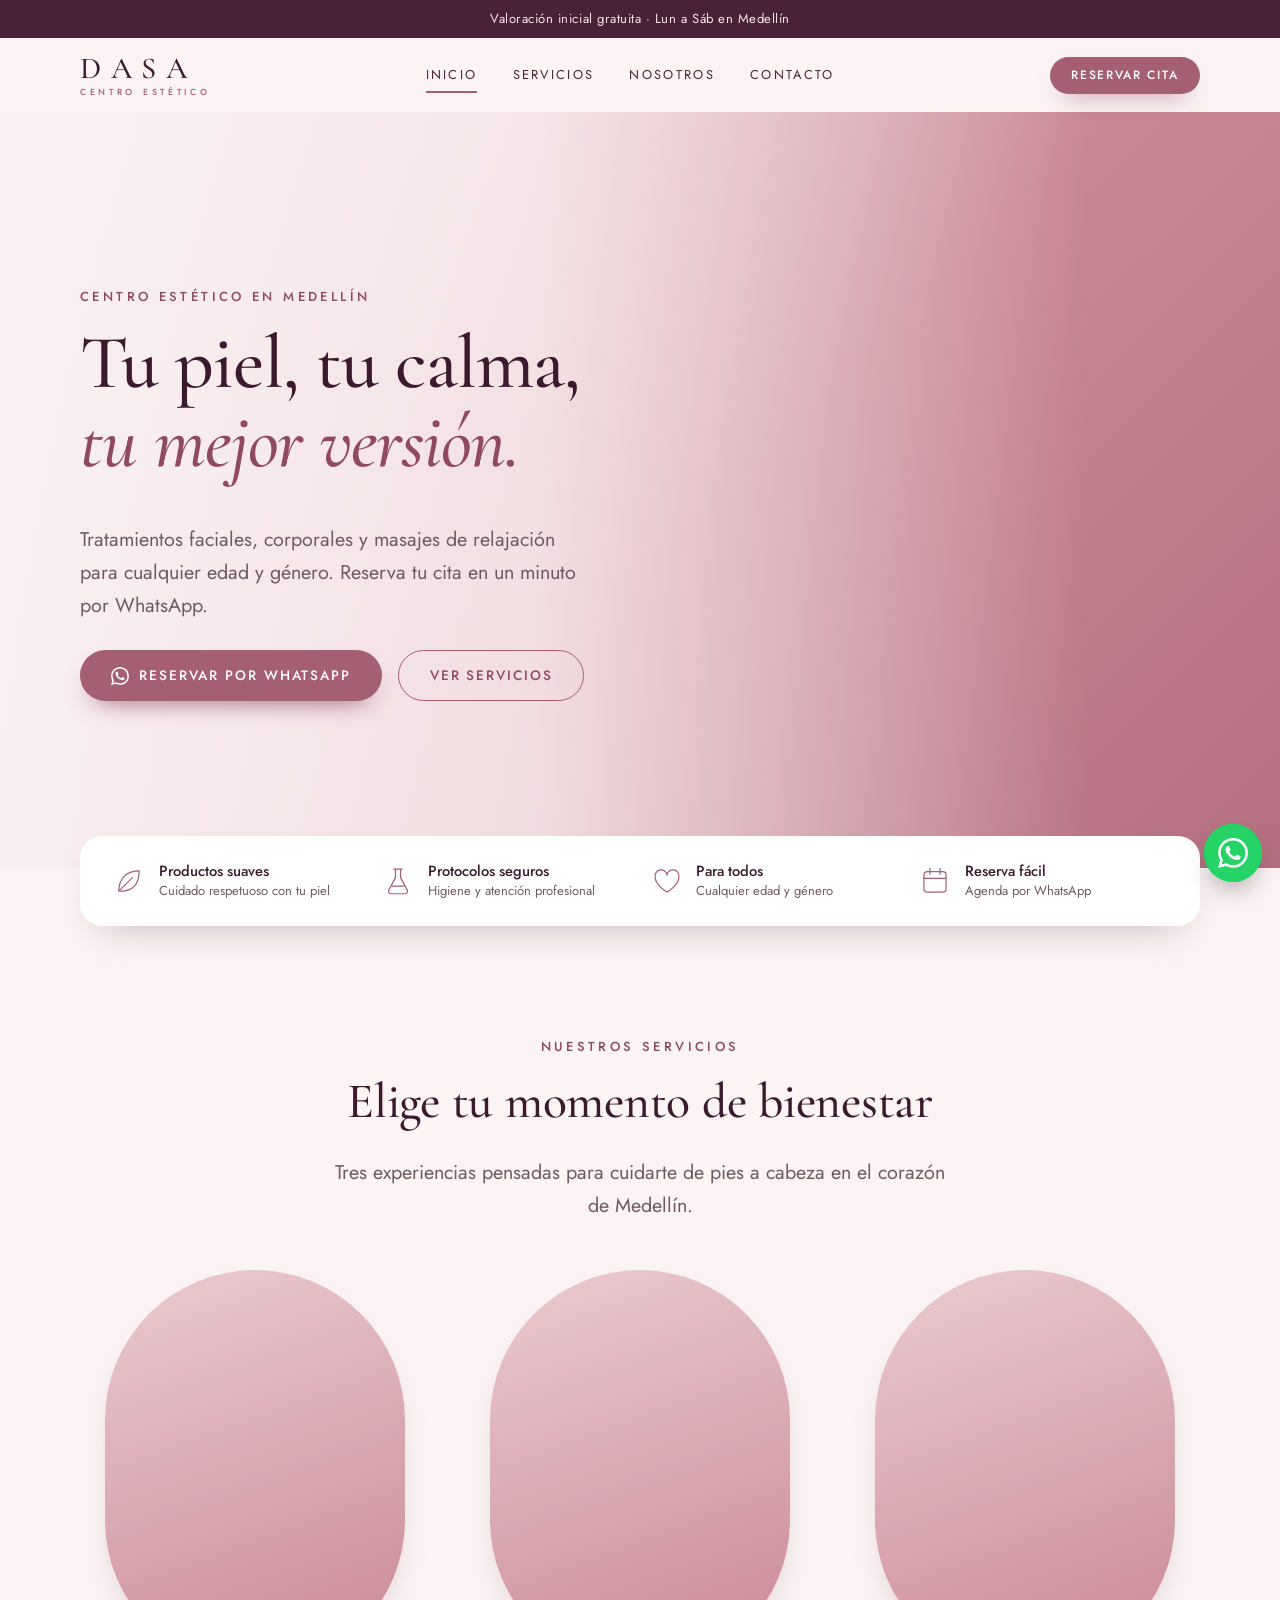
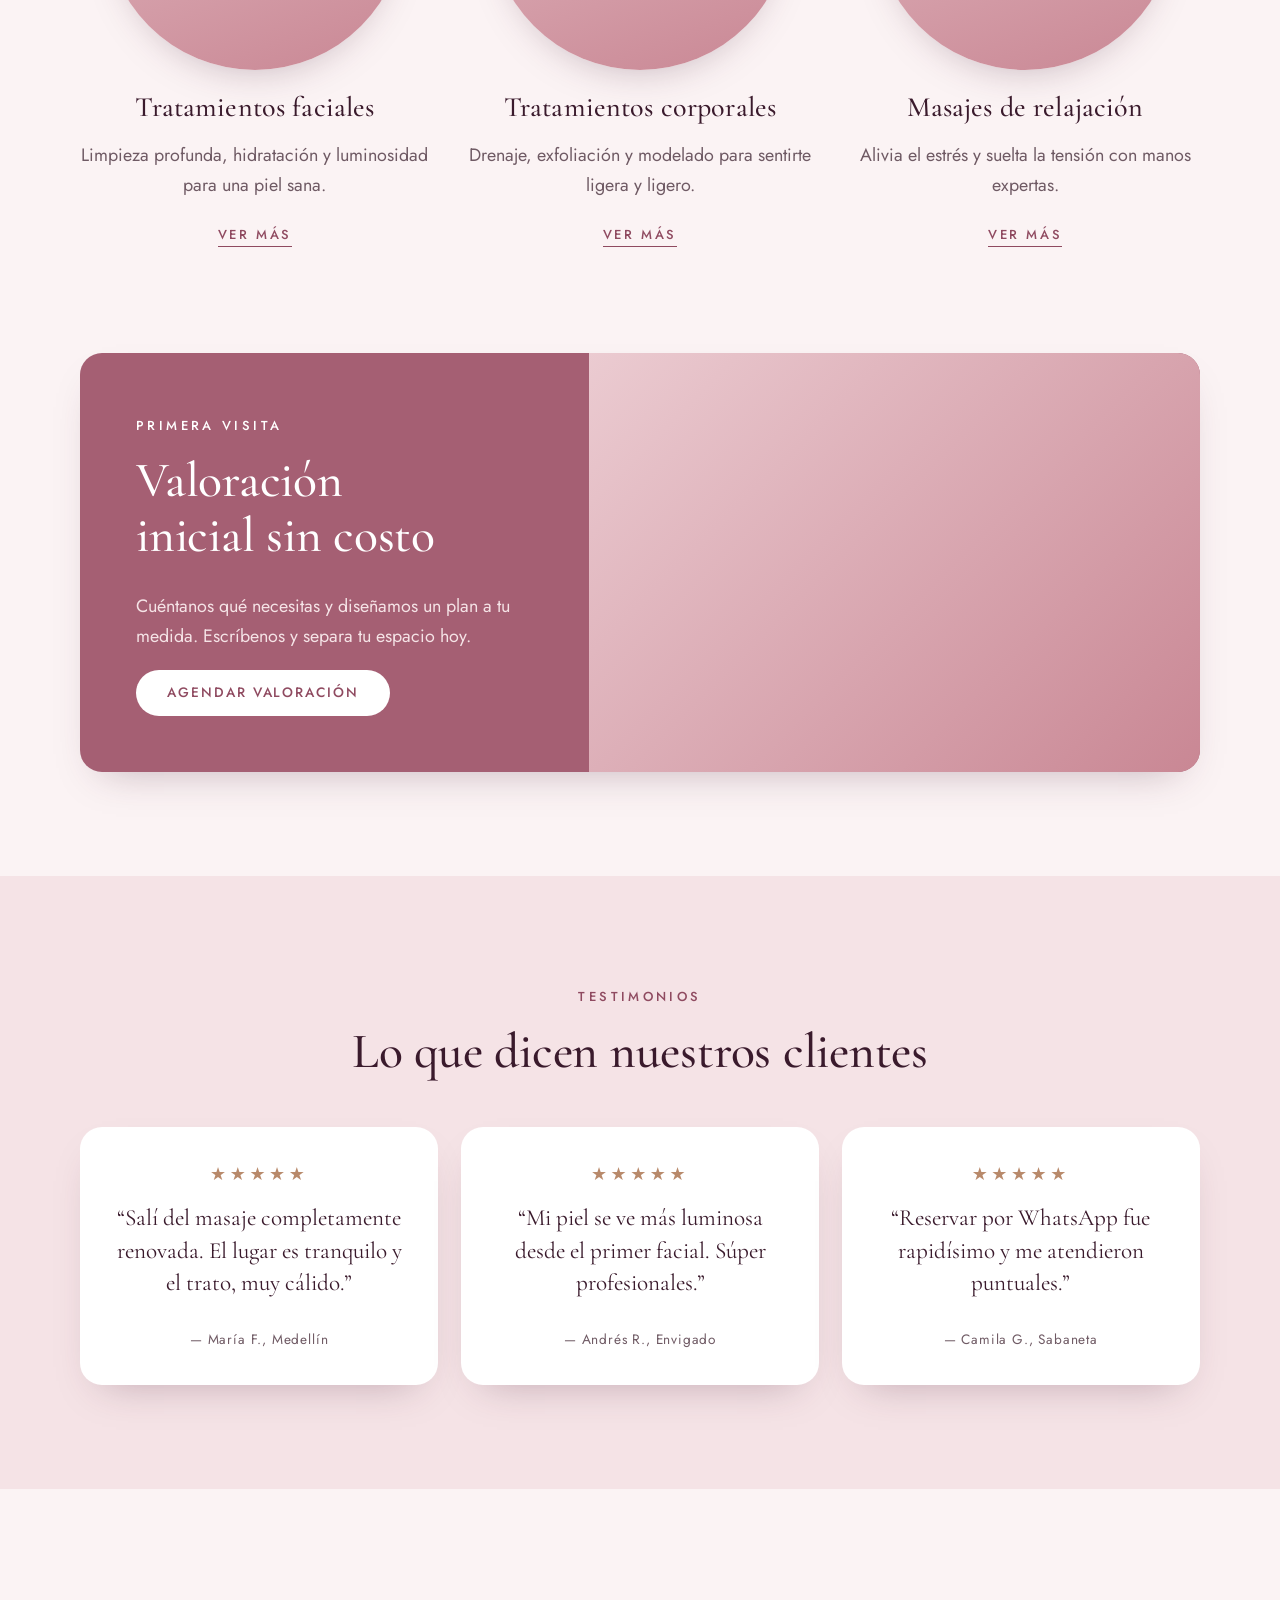
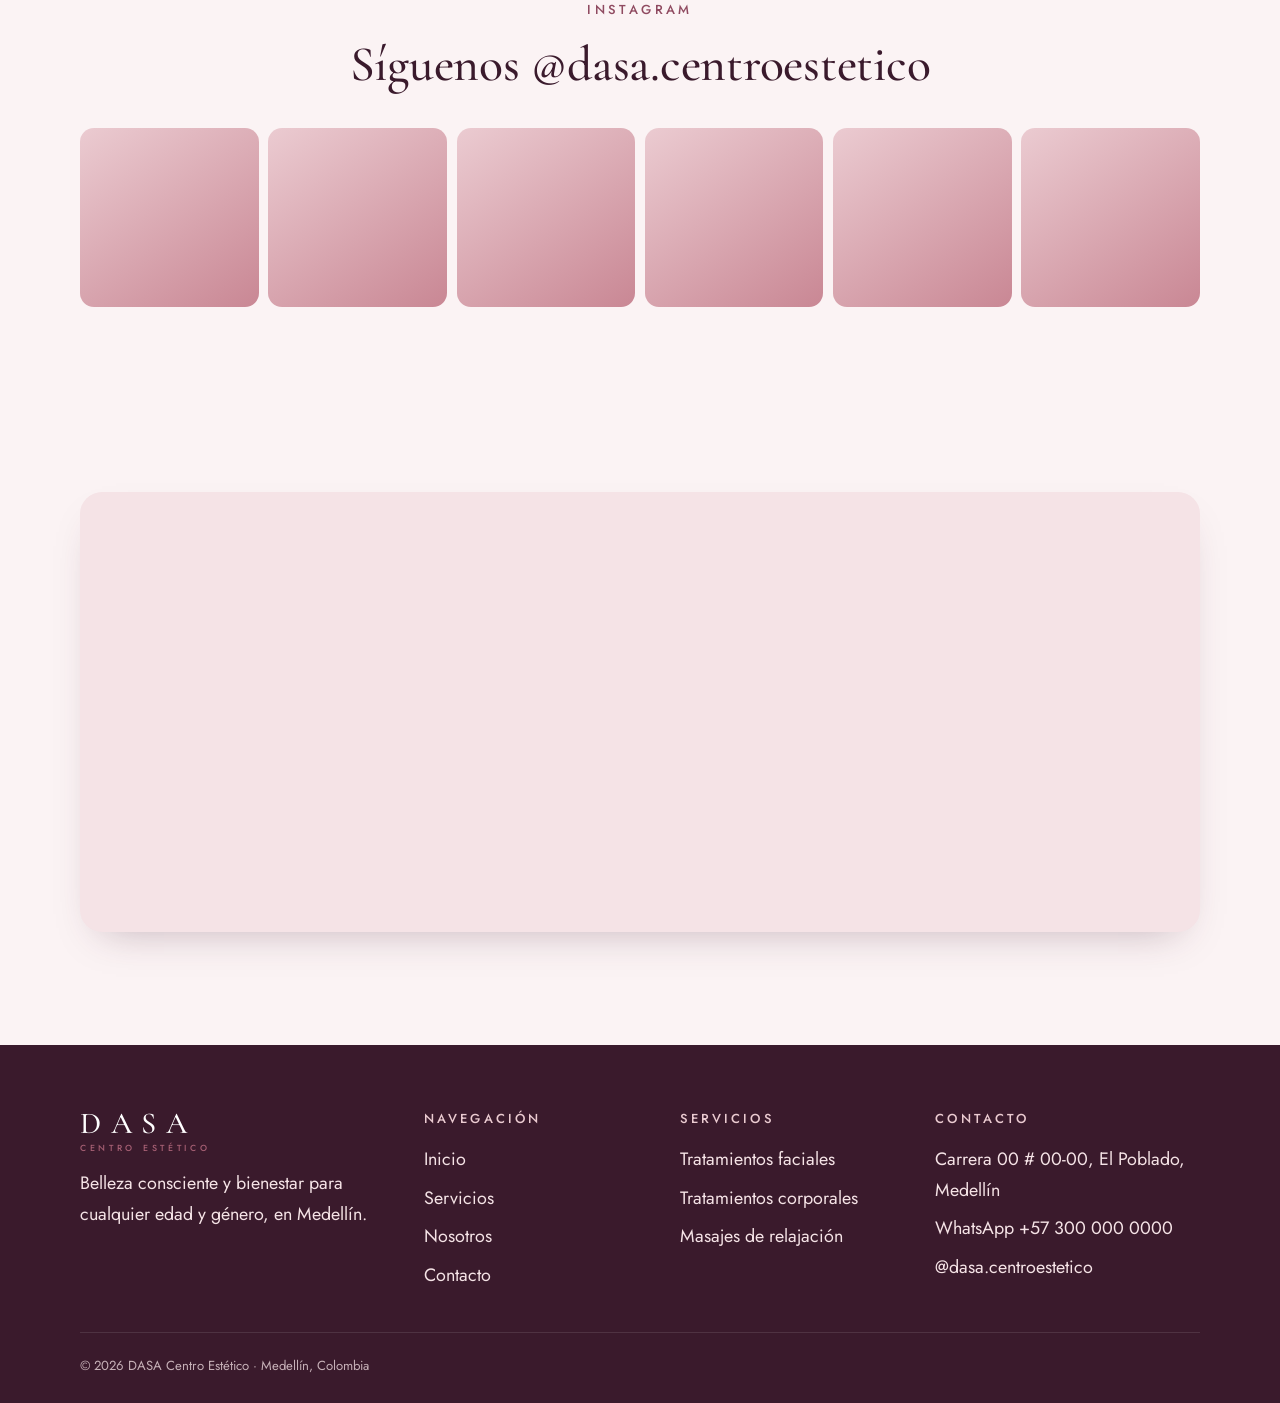
==== index.html @ 7bca8070 "Add files via upload" ====
<!DOCTYPE html>
<html lang="es-CO">
<head>
<meta charset="utf-8">
<meta name="viewport" content="width=device-width,initial-scale=1">
<title>DASA Centro Estético en Medellín | Faciales, corporales y masajes</title>
<meta name="description" content="Centro estético en Medellín: tratamientos faciales, tratamientos corporales y masajes de relajación para todas las edades. Reserva tu cita por WhatsApp.">
<meta name="robots" content="index,follow">
<link rel="canonical" href="https://www.dasa-ejemplo.com.co/"><!-- REEMPLAZAR: dominio real -->
<meta property="og:type" content="website">
<meta property="og:locale" content="es_CO">
<meta property="og:site_name" content="DASA Centro Estético">
<meta property="og:title" content="DASA Centro Estético en Medellín | Faciales, corporales y masajes">
<meta property="og:description" content="Centro estético en Medellín: tratamientos faciales, tratamientos corporales y masajes de relajación para todas las edades. Reserva tu cita por WhatsApp.">
<meta property="og:url" content="https://www.dasa-ejemplo.com.co/"><!-- REEMPLAZAR: dominio real -->
<meta property="og:image" content="https://www.dasa-ejemplo.com.co/images/og-image.jpg"><!-- REEMPLAZAR: imagen 1200x630 -->
<meta name="theme-color" content="#a55f73">
<link rel="icon" href="images/favicon.svg" type="image/svg+xml">
<link rel="preconnect" href="https://fonts.googleapis.com">
<link rel="preconnect" href="https://fonts.gstatic.com" crossorigin>
<link rel="stylesheet" href="https://fonts.googleapis.com/css2?family=Cormorant+Garamond:ital,wght@0,500;1,500&family=Jost:wght@400;500&display=swap">
<style>
/* DASA Centro Estético · estilos globales (mobile-first) */
:root{
  --rose-50:#fbf3f4; --rose-100:#f5e3e6; --rose-200:#ebcbd1; --rose-400:#c98794;
  --mauve-500:#a55f73; --mauve-600:#8f4a60; --plum-800:#4a2238; --plum-900:#3a1a2c;
  --ink:#2f1d27; --muted:#6f5a64; --white:#fff; --gold:#b8896a;
  --radius:22px; --shadow:0 18px 40px -22px rgba(74,34,56,.35);
  --serif:"Cormorant Garamond",Georgia,serif; --sans:"Jost",system-ui,-apple-system,"Segoe UI",sans-serif;
  --ease:cubic-bezier(.22,.7,.2,1);
  /* Escala tipográfica fluida */
  --fs-body:clamp(1rem,.96rem + .2vw,1.125rem);   /* 16–18px */
  --fs-lead:clamp(1.0625rem,1rem + .3vw,1.25rem);
  --fs-eyebrow:.8125rem;                           /* 13px, mayúsculas */
  --fs-h1:clamp(2.5rem,1.5rem + 4.8vw,4.75rem);
  --fs-h2:clamp(1.9rem,1.35rem + 2.5vw,3.1rem);
  --fs-h3:clamp(1.4rem,1.2rem + .8vw,1.75rem);
}
*,*::before,*::after{box-sizing:border-box}
html{scroll-behavior:smooth;-webkit-text-size-adjust:100%}
body{margin:0;font-family:var(--sans);color:var(--ink);background:var(--rose-50);line-height:1.7;font-size:var(--fs-body);font-weight:400;overflow-x:hidden;-webkit-font-smoothing:antialiased;font-synthesis:none;text-rendering:optimizeLegibility}
img{max-width:100%;display:block}
a{color:inherit;text-decoration:none}
h1,h2,h3{font-family:var(--serif);font-weight:500;margin:0 0 .55em;color:var(--plum-900);text-wrap:balance}
h1{font-size:var(--fs-h1);line-height:1.04;letter-spacing:-.012em}
h2{font-size:var(--fs-h2);line-height:1.12;letter-spacing:-.005em}
h3{font-size:var(--fs-h3);line-height:1.2;letter-spacing:.005em}
p{margin:0 0 1em}
.container{width:min(1120px,100% - 2.5rem);margin-inline:auto}
.section{padding:clamp(3.5rem,9vw,6.5rem) 0}
.eyebrow{display:inline-block;font:500 var(--fs-eyebrow)/1.4 var(--sans);letter-spacing:.26em;text-transform:uppercase;color:var(--mauve-600);margin-bottom:1.1rem}
.center{text-align:center}
.lead{color:var(--muted);font-size:var(--fs-lead);line-height:1.65;max-width:56ch;text-wrap:pretty}
.center .lead{margin-inline:auto}
.skip{position:absolute;left:-999px;top:0;background:var(--plum-800);color:#fff;padding:.6rem 1rem;z-index:100}
.skip:focus{left:0}
:focus-visible{outline:3px solid var(--mauve-500);outline-offset:3px;border-radius:6px}

/* Botones */
.btn{display:inline-flex;align-items:center;gap:.6rem;padding:.95rem 1.9rem;border-radius:999px;border:1.5px solid transparent;font:500 .85rem/1 var(--sans);letter-spacing:.14em;text-transform:uppercase;cursor:pointer;transition:transform .35s var(--ease),background .35s,color .35s,box-shadow .35s}
.btn-primary{background:var(--mauve-500);color:#fff;box-shadow:0 12px 26px -14px var(--mauve-600)}
.btn-primary:hover{background:var(--mauve-600);transform:translateY(-3px)}
.btn-ghost{border-color:var(--mauve-500);color:var(--mauve-600);background:transparent}
.btn-ghost:hover{background:var(--mauve-500);color:#fff;transform:translateY(-3px)}
.btn svg{width:18px;height:18px;fill:currentColor}

/* Barra superior + header */
.topbar{background:var(--plum-800);color:var(--rose-100);font-size:.82rem;text-align:center;padding:.5rem 1rem;letter-spacing:.04em}
.header{position:sticky;top:0;z-index:50;background:rgba(251,243,244,.9);backdrop-filter:blur(12px);-webkit-backdrop-filter:blur(12px);transition:box-shadow .35s}
.header.scrolled{box-shadow:0 8px 26px -18px rgba(74,34,56,.5)}
.header .container{display:flex;align-items:center;justify-content:space-between;height:74px;transition:height .35s var(--ease)}
.header.scrolled .container{height:62px}
.logo{font-family:var(--serif);font-weight:500;font-size:1.9rem;letter-spacing:.32em;color:var(--plum-900);line-height:1}
.logo small{display:block;font-family:var(--sans);font-size:.55rem;letter-spacing:.42em;color:var(--mauve-500);margin-top:.25rem;text-transform:uppercase}
.nav{display:none}
.nav a{font-size:.8rem;letter-spacing:.18em;text-transform:uppercase;padding:.4rem 0;position:relative;color:var(--plum-800)}
.nav a::after{content:"";position:absolute;left:0;bottom:0;height:1.5px;width:100%;background:var(--mauve-500);transform:scaleX(0);transform-origin:left;transition:transform .4s var(--ease)}
.nav a:hover::after,.nav a[aria-current="page"]::after{transform:scaleX(1)}
.menu-btn{background:none;border:0;width:44px;height:44px;cursor:pointer;display:grid;place-content:center;gap:6px}
.menu-btn span{display:block;width:24px;height:2px;background:var(--plum-800);transition:transform .35s var(--ease),opacity .25s}
.menu-open .menu-btn span:nth-child(1){transform:translateY(8px) rotate(45deg)}
.menu-open .menu-btn span:nth-child(2){opacity:0}
.menu-open .menu-btn span:nth-child(3){transform:translateY(-8px) rotate(-45deg)}
.header .btn{display:none}
@media (max-width:899px){
  .nav{display:flex;flex-direction:column;position:absolute;top:100%;left:0;right:0;background:var(--rose-50);padding:1rem 1.5rem 1.6rem;gap:.4rem;box-shadow:0 20px 30px -20px rgba(74,34,56,.4);opacity:0;visibility:hidden;transform:translateY(-8px);transition:opacity .3s,transform .3s var(--ease),visibility .3s}
  .menu-open .nav{opacity:1;visibility:visible;transform:none}
  .nav a{padding:.8rem 0;border-bottom:1px solid var(--rose-200)}
}
@media (min-width:900px){
  .menu-btn{display:none}
  .nav{display:flex;gap:2.2rem}
  .header .btn{display:inline-flex;padding:.7rem 1.3rem;font-size:.75rem}
}

/* Hero: imagen grande (images/hero.jpg) con degradado rosa/malva como respaldo */
.hero{position:relative;overflow:hidden;isolation:isolate;min-height:clamp(540px,84vh,800px);display:flex;align-items:center;background:linear-gradient(135deg,var(--rose-200) 0%,var(--rose-400) 55%,var(--mauve-500) 130%)}
.hero-bg{position:absolute;inset:0;width:100%;height:100%;object-fit:cover;object-position:70% center;z-index:-2;animation:settle 1.8s var(--ease) both}
@keyframes settle{from{transform:scale(1.05)}to{transform:none}}
/* Velo claro a la izquierda: garantiza contraste del texto con cualquier imagen */
.hero::before{content:"";position:absolute;inset:0;z-index:-1;background:linear-gradient(90deg,rgba(251,243,244,.95) 0%,rgba(251,243,244,.8) 42%,rgba(251,243,244,0) 85%)}
.hero .container{padding-block:clamp(3rem,8vw,5.5rem)}
.hero-copy{max-width:36rem}
.hero h1 em{font-style:italic;color:var(--mauve-600)}
.hero .actions{display:flex;flex-wrap:wrap;gap:1rem;margin-top:1.8rem}
@media (max-width:759px){.hero::before{background:linear-gradient(180deg,rgba(251,243,244,.92) 0%,rgba(251,243,244,.82) 100%)}}
.arch{position:relative;border-radius:999px 999px var(--radius) var(--radius);overflow:hidden;aspect-ratio:4/5;background:linear-gradient(155deg,var(--rose-200),var(--mauve-500) 130%);box-shadow:var(--shadow);max-width:460px;margin-inline:auto;width:100%}
.arch img{position:absolute;inset:0;width:100%;height:100%;object-fit:cover}
.blob{position:absolute;border-radius:50%;filter:blur(50px);opacity:.55;pointer-events:none;will-change:transform}
.blob.b1{width:320px;height:320px;background:var(--rose-200);top:-80px;right:-60px;animation:float 14s ease-in-out infinite}
.blob.b2{width:260px;height:260px;background:#e8bfc7;bottom:-90px;left:-70px;animation:float 18s ease-in-out infinite reverse}
@keyframes float{0%,100%{transform:translate3d(0,0,0)}50%{transform:translate3d(24px,-26px,0)}}

/* Franja de beneficios */
.benefits{margin-top:-2rem;position:relative;z-index:2}
.benefits ul{list-style:none;margin:0;padding:1.4rem;display:grid;grid-template-columns:1fr 1fr;gap:1.2rem;background:#fff;border-radius:var(--radius);box-shadow:var(--shadow)}
.benefits li{display:flex;gap:.8rem;align-items:center;font-size:.92rem;line-height:1.3}
.benefits svg{flex:none;width:34px;height:34px;stroke:var(--mauve-500);fill:none;stroke-width:1.4;stroke-linecap:round;stroke-linejoin:round}
.benefits strong{display:block;font-weight:500;color:var(--plum-900)}
.benefits span{color:var(--muted);font-size:.8125rem;line-height:1.4}
@media (min-width:860px){.benefits ul{grid-template-columns:repeat(4,1fr);padding:1.6rem 2rem}}

/* Categorías / servicios */
.cards{display:grid;gap:2.2rem;margin-top:3rem}
.card{text-align:center;display:block}
.card .oval{aspect-ratio:3/4;border-radius:999px;overflow:hidden;position:relative;background:linear-gradient(160deg,var(--rose-200),var(--rose-400));margin:0 auto 1.3rem;max-width:300px;box-shadow:var(--shadow);transition:transform .6s var(--ease),box-shadow .6s}
.card .oval img{position:absolute;inset:0;width:100%;height:100%;object-fit:cover;transition:transform 1s var(--ease)}
.card:hover .oval{transform:translateY(-8px)}
.card:hover .oval img{transform:scale(1.06)}
.card p{color:var(--muted);max-width:32ch;margin-inline:auto}
.link{font-size:var(--fs-eyebrow);font-weight:500;letter-spacing:.2em;text-transform:uppercase;color:var(--mauve-600);border-bottom:1.5px solid currentColor;padding-bottom:2px}
@media (min-width:760px){.cards{grid-template-columns:repeat(3,1fr)}}

/* Banner oferta / CTA */
.promo{display:grid;border-radius:var(--radius);overflow:hidden;background:var(--mauve-500);color:#fff;box-shadow:var(--shadow)}
.promo .txt{padding:clamp(2rem,6vw,3.5rem)}
.promo h2{color:#fff}
.promo .eyebrow{color:#fff}
.promo p{color:var(--rose-100)}
.promo .btn{background:#fff;color:var(--mauve-600)}
.promo .btn:hover{background:var(--rose-100)}
.promo .pic{min-height:260px;position:relative;background:linear-gradient(135deg,var(--rose-200),var(--rose-400))}
.promo .pic img{position:absolute;inset:0;width:100%;height:100%;object-fit:cover;object-position:center}
@media (min-width:820px){.promo{grid-template-columns:1fr 1.2fr}}

/* Nosotros / bloques de dos columnas */
.split{display:grid;gap:2.5rem;align-items:center}
.split .arch{max-width:420px}
@media (min-width:860px){.split{grid-template-columns:1fr 1fr;gap:4.5rem}.split.rev .arch{order:2}}
.checks{list-style:none;padding:0;margin:1.2rem 0 1.8rem;display:grid;gap:.7rem}
.checks li{padding-left:1.8rem;position:relative}
.checks li::before{content:"";position:absolute;left:0;top:.55em;width:.9rem;height:.9rem;border-radius:50%;background:var(--rose-200);border:3px solid var(--mauve-500)}
.values{display:grid;gap:1.4rem;margin-top:2.5rem}
.value{background:#fff;border-radius:var(--radius);padding:1.8rem;box-shadow:var(--shadow)}
.value h3{font-size:1.5rem}
.value p{color:var(--muted);margin:0}
@media (min-width:760px){.values{grid-template-columns:repeat(3,1fr)}}

/* Servicios detalle */
.svc{display:grid;gap:2rem;align-items:center;padding:clamp(2rem,6vw,3rem) 0;border-top:1px solid var(--rose-200)}
.svc:first-of-type{border-top:0}
.svc .arch{max-width:360px}
.tags{display:flex;flex-wrap:wrap;gap:.6rem;list-style:none;padding:0;margin:1rem 0 1.6rem}
.tags li{background:#fff;border:1px solid var(--rose-200);padding:.45rem 1rem;border-radius:999px;font-size:.88rem;color:var(--plum-800)}
@media (min-width:860px){.svc{grid-template-columns:.8fr 1.2fr;gap:4rem}.svc:nth-of-type(even){grid-template-columns:1.2fr .8fr}.svc:nth-of-type(even) .arch{order:2}}

/* Testimonios */
.testimonials{background:var(--rose-100)}
.quotes{display:grid;gap:1.4rem;margin-top:3rem}
.quote{background:#fff;padding:2rem;border-radius:var(--radius);box-shadow:var(--shadow);margin:0}
.quote .stars{color:var(--gold);letter-spacing:.2em;margin-bottom:.8rem}
.quote p{font-family:var(--serif);font-size:clamp(1.25rem,1.1rem + .6vw,1.45rem);line-height:1.4;color:var(--plum-900)}
.quote cite{font-style:normal;font-size:.85rem;color:var(--muted);letter-spacing:.06em}
@media (min-width:860px){.quotes{grid-template-columns:repeat(3,1fr)}}

/* Instagram */
.ig-grid{display:grid;grid-template-columns:repeat(3,1fr);gap:.6rem;margin:2.2rem 0}
.ig-grid a{aspect-ratio:1 / 1;border-radius:14px;overflow:hidden;background:linear-gradient(145deg,var(--rose-200),var(--rose-400));position:relative}
.ig-grid img{position:absolute;inset:0;width:100%;height:100%;aspect-ratio:1 / 1;object-fit:cover;transition:transform .8s var(--ease)}
.ig-grid a:hover img{transform:scale(1.08)}
@media (min-width:760px){.ig-grid{grid-template-columns:repeat(6,1fr)}}

/* Mapa + contacto */
.map{border:0;width:100%;height:340px;border-radius:var(--radius);box-shadow:var(--shadow);background:var(--rose-100)}
.info{display:grid;gap:2.5rem}
.info dl{margin:0;display:grid;gap:1.3rem}
.info dt{font-size:var(--fs-eyebrow);font-weight:500;letter-spacing:.24em;text-transform:uppercase;color:var(--mauve-600)}
.info dd{margin:.2rem 0 0}
@media (min-width:860px){.info{grid-template-columns:1fr 1.2fr;gap:4rem;align-items:start}.map{height:440px}}
.form{display:grid;gap:1rem;background:#fff;padding:clamp(1.5rem,5vw,2.4rem);border-radius:var(--radius);box-shadow:var(--shadow)}
.form .field{display:grid;gap:.4rem}
.form label{font-size:.8125rem;font-weight:500;letter-spacing:.14em;text-transform:uppercase;color:var(--muted)}
.form input,.form select,.form textarea{font:inherit;color:var(--ink);padding:.85rem 1rem;border:1.5px solid var(--rose-200);border-radius:12px;background:var(--rose-50);width:100%}
.form input:focus,.form select:focus,.form textarea:focus{outline:0;border-color:var(--mauve-500)}
.page-head{background:linear-gradient(160deg,var(--rose-100),var(--rose-50));padding:clamp(3rem,8vw,5.5rem) 0 clamp(2rem,5vw,3.5rem);position:relative;overflow:hidden}

/* Footer */
.footer{background:var(--plum-900);color:var(--rose-100);padding:4rem 0 1.6rem}
.footer .cols{display:grid;gap:2.2rem}
.footer h4{font:500 var(--fs-eyebrow) var(--sans);letter-spacing:.24em;text-transform:uppercase;color:var(--rose-200);margin:0 0 1rem}
.footer ul{list-style:none;margin:0;padding:0;display:grid;gap:.5rem}
.footer a:hover{color:#fff}
.footer .logo{color:#fff}
.footer .copy{border-top:1px solid rgba(255,255,255,.14);margin-top:2.6rem;padding-top:1.4rem;font-size:.82rem;opacity:.75}
@media (min-width:760px){.footer .cols{grid-template-columns:1.4fr 1fr 1fr 1.2fr}}

/* WhatsApp flotante */
.wa-float{position:fixed;right:1.1rem;bottom:1.1rem;z-index:60;width:58px;height:58px;border-radius:50%;background:#25d366;display:grid;place-items:center;box-shadow:0 14px 28px -10px rgba(0,0,0,.4);transition:transform .35s var(--ease)}
.wa-float:hover{transform:scale(1.08)}
.wa-float svg{width:30px;height:30px;fill:#fff}
.wa-float::after{content:"";position:absolute;inset:0;border-radius:50%;border:2px solid #25d366;animation:pulse 2.6s ease-out infinite}
@keyframes pulse{0%{transform:scale(1);opacity:.7}100%{transform:scale(1.6);opacity:0}}

/* Animaciones de entrada (solo si hay JS) */
.hero-in{animation:rise .9s var(--ease) both}
.hero-in:nth-child(2){animation-delay:.12s}.hero-in:nth-child(3){animation-delay:.24s}.hero-in:nth-child(4){animation-delay:.36s}
@keyframes rise{from{opacity:0;transform:translate3d(0,22px,0)}to{opacity:1;transform:none}}
.js .reveal{opacity:0;transform:translate3d(0,26px,0);transition:opacity .9s var(--ease),transform .9s var(--ease);transition-delay:var(--d,0s)}
.js .reveal.in{opacity:1;transform:none}

@media (prefers-reduced-motion:reduce){
  *,*::before,*::after{animation:none!important;transition:none!important;scroll-behavior:auto!important}
  .js .reveal{opacity:1;transform:none}
}

/* Si la imagen aún no existe, no mostrar el texto alternativo sobre el degradado */
.arch img,.oval img,.pic img,.ig-grid img,.hero-bg{font-size:0;color:transparent}

/* Retratos: anclar arriba para no cortar la cabeza */
.arch-top img{object-position:center top}

/* Validación del formulario */
.form .err{margin:0;font-size:.875rem;line-height:1.4;color:#a3243b}
.form .err:empty{display:none}
.form input.invalid{border-color:#a3243b;background:#fff7f8}
.form .note{margin:0;font-size:.8125rem;color:var(--muted);text-align:center}

</style>
<script>document.documentElement.classList.add('js')</script>
<script type="application/ld+json">
{
  "@context":"https://schema.org",
  "@type":"HealthAndBeautyBusiness",
  "name":"DASA Centro Estético",
  "description":"Centro estético en Medellín: tratamientos faciales, tratamientos corporales y masajes de relajación.",
  "url":"https://www.dasa-ejemplo.com.co/",
  "telephone":"+573000000000",
  "image":"https://www.dasa-ejemplo.com.co/images/og-image.jpg",
  "priceRange":"$$",
  "address":{"@type":"PostalAddress","streetAddress":"Carrera 00 # 00-00","addressLocality":"Medellín","addressRegion":"Antioquia","postalCode":"050021","addressCountry":"CO"},
  "geo":{"@type":"GeoCoordinates","latitude":6.2092,"longitude":-75.5680},
  "openingHoursSpecification":[{"@type":"OpeningHoursSpecification","dayOfWeek":["Monday","Tuesday","Wednesday","Thursday","Friday","Saturday"],"opens":"09:00","closes":"18:00"}],
  "sameAs":["https://www.instagram.com/dasa.centroestetico"]
}
</script><!-- REEMPLAZAR: todos los datos de este bloque (teléfono, dirección, coordenadas, horario, URLs) -->
</head>
<body>
<a class="skip" href="#main">Saltar al contenido</a>
<div class="topbar">Valoración inicial gratuita · Lun a Sáb en Medellín <!-- REEMPLAZAR: promoción/horario --></div>
<header class="header" id="top">
  <div class="container">
    <a class="logo" href="index.html" aria-label="DASA Centro Estético, inicio">DASA<small>Centro Estético</small></a>
    <nav class="nav" aria-label="Principal"><a href="index.html" aria-current="page">Inicio</a><a href="servicios.html">Servicios</a><a href="nosotros.html">Nosotros</a><a href="contacto.html">Contacto</a></nav>
    <a class="btn btn-primary" href="https://wa.me/573000000000?text=Hola%20DASA%2C%20quiero%20reservar%20una%20cita%20en%20su%20centro%20est%C3%A9tico%20en%20Medell%C3%ADn." target="_blank" rel="noopener">Reservar cita</a>
    <button class="menu-btn" aria-label="Abrir menú" aria-expanded="false"><span></span><span></span><span></span></button>
  </div>
</header>
<main id="main">

<section class="hero">
  <img class="hero-bg" src="images/hero.jpg" alt="" width="1920" height="1080" fetchpriority="high"><!-- REEMPLAZAR: tu imagen grande del hero (1920x1080, sujeto a la derecha). Mientras no exista se ve el degradado rosa/malva -->
  <div class="container">
    <div class="hero-copy">
      <span class="eyebrow hero-in">Centro estético en Medellín</span>
      <h1 class="hero-in">Tu piel, tu calma, <em>tu mejor versión.</em></h1>
      <p class="lead hero-in">Tratamientos faciales, corporales y masajes de relajación para cualquier edad y género. Reserva tu cita en un minuto por WhatsApp.</p>
      <div class="actions hero-in">
        <a class="btn btn-primary" href="https://wa.me/573000000000?text=Hola%20DASA%2C%20quiero%20reservar%20una%20cita%20en%20su%20centro%20est%C3%A9tico%20en%20Medell%C3%ADn." target="_blank" rel="noopener"><svg viewBox="0 0 24 24" aria-hidden="true"><path d="M17.472 14.382c-.297-.149-1.758-.867-2.03-.967-.273-.099-.471-.148-.67.15-.197.297-.767.966-.94 1.164-.173.199-.347.223-.644.075-.297-.15-1.255-.463-2.39-1.475-.883-.788-1.48-1.761-1.653-2.059-.173-.297-.018-.458.13-.606.134-.133.298-.347.446-.52.149-.174.198-.298.298-.497.099-.198.05-.371-.025-.52-.075-.149-.669-1.612-.916-2.207-.242-.579-.487-.5-.669-.51-.173-.008-.371-.01-.57-.01-.198 0-.52.074-.792.372-.272.297-1.04 1.016-1.04 2.479 0 1.462 1.065 2.875 1.213 3.074.149.198 2.096 3.2 5.077 4.487.709.306 1.262.489 1.694.625.712.227 1.36.195 1.871.118.571-.085 1.758-.719 2.006-1.413.248-.694.248-1.289.173-1.413-.074-.124-.272-.198-.57-.347m-5.421 7.403h-.004a9.87 9.87 0 01-5.031-1.378l-.361-.214-3.741.982.998-3.648-.235-.374a9.86 9.86 0 01-1.51-5.26c.001-5.45 4.436-9.884 9.888-9.884 2.64 0 5.122 1.03 6.988 2.898a9.825 9.825 0 012.893 6.994c-.003 5.45-4.437 9.884-9.885 9.884m8.413-18.297A11.815 11.815 0 0012.05 0C5.495 0 .16 5.335.157 11.892c0 2.096.547 4.142 1.588 5.945L.057 24l6.305-1.654a11.882 11.882 0 005.683 1.448h.005c6.554 0 11.89-5.335 11.893-11.893a11.821 11.821 0 00-3.48-8.413z"/></svg> Reservar por WhatsApp</a>
        <a class="btn btn-ghost" href="servicios.html">Ver servicios</a>
      </div>
    </div>
  </div>
</section>

<div class="benefits"><div class="container"><ul class="reveal">
  <li><svg viewBox="0 0 40 40"><path d="M8 32C8 18 16 8 32 8c0 16-8 24-22 24"/><path d="M8 32 24 16"/></svg><div><strong>Productos suaves</strong><span>Cuidado respetuoso con tu piel</span></div></li>
  <li><svg viewBox="0 0 40 40"><path d="M15 6h10M17 6v10L9 31a3 3 0 0 0 3 4h16a3 3 0 0 0 3-4l-8-15V6"/><path d="M13 26h14"/></svg><div><strong>Protocolos seguros</strong><span>Higiene y atención profesional</span></div></li>
  <li><svg viewBox="0 0 40 40"><path d="M20 33S6 25 6 15a7 7 0 0 1 14-2 7 7 0 0 1 14 2c0 10-14 18-14 18z"/></svg><div><strong>Para todos</strong><span>Cualquier edad y género</span></div></li>
  <li><svg viewBox="0 0 40 40"><rect x="7" y="9" width="26" height="24" rx="4"/><path d="M7 17h26M14 5v7M26 5v7"/></svg><div><strong>Reserva fácil</strong><span>Agenda por WhatsApp</span></div></li>
</ul></div></div>

<section class="section">
  <div class="container center">
    <span class="eyebrow reveal">Nuestros servicios</span>
    <h2 class="reveal">Elige tu momento de bienestar</h2>
    <p class="lead reveal">Tres experiencias pensadas para cuidarte de pies a cabeza en el corazón de Medellín.</p>
    <div class="cards">
      <a class="card reveal" href="servicios.html#faciales"><div class="oval"><img src="images/servicio-facial.jpg" alt="Tratamiento facial de limpieza e hidratación" loading="lazy" width="600" height="800"></div><h3>Tratamientos faciales</h3><p>Limpieza profunda, hidratación y luminosidad para una piel sana.</p><span class="link">Ver más</span></a>
      <a class="card reveal" href="servicios.html#corporales"><div class="oval"><img src="images/servicio-corporal.jpg" alt="Tratamiento corporal de exfoliación y modelado" loading="lazy" width="600" height="800"></div><h3>Tratamientos corporales</h3><p>Drenaje, exfoliación y modelado para sentirte ligera y ligero.</p><span class="link">Ver más</span></a>
      <a class="card reveal" href="servicios.html#masajes"><div class="oval"><img src="images/servicio-masajes.jpg" alt="Masaje de relajación con aceites aromáticos" loading="lazy" width="600" height="800"></div><h3>Masajes de relajación</h3><p>Alivia el estrés y suelta la tensión con manos expertas.</p><span class="link">Ver más</span></a>
    </div>
  </div>
</section>

<section class="section" style="padding-top:0">
  <div class="container">
    <div class="promo reveal">
      <div class="txt">
        <span class="eyebrow">Primera visita</span>
        <h2>Valoración inicial sin costo</h2>
        <p>Cuéntanos qué necesitas y diseñamos un plan a tu medida. Escríbenos y separa tu espacio hoy.</p>
        <a class="btn" href="https://wa.me/573000000000?text=Hola%20DASA%2C%20quiero%20agendar%20mi%20valoraci%C3%B3n%20inicial%20gratuita." target="_blank" rel="noopener">Agendar valoración</a>
      </div>
      <div class="pic"><img src="images/promo.jpg" alt="Productos y ambiente del centro estético DASA" loading="lazy" width="900" height="700"></div>
    </div>
  </div>
</section>

<section class="section testimonials">
  <div class="container center">
    <span class="eyebrow reveal">Testimonios</span>
    <h2 class="reveal">Lo que dicen nuestros clientes</h2>
    <div class="quotes">
      <figure class="quote reveal"><div class="stars" aria-label="5 estrellas">★★★★★</div><p>“Salí del masaje completamente renovada. El lugar es tranquilo y el trato, muy cálido.”</p><cite>— María F., Medellín</cite></figure>
      <figure class="quote reveal" style="--d:.1s"><div class="stars" aria-label="5 estrellas">★★★★★</div><p>“Mi piel se ve más luminosa desde el primer facial. Súper profesionales.”</p><cite>— Andrés R., Envigado</cite></figure>
      <figure class="quote reveal" style="--d:.2s"><div class="stars" aria-label="5 estrellas">★★★★★</div><p>“Reservar por WhatsApp fue rapidísimo y me atendieron puntuales.”</p><cite>— Camila G., Sabaneta</cite></figure>
    </div><!-- REEMPLAZAR: testimonios reales -->
  </div>
</section>

<section class="section">
  <div class="container center">
    <span class="eyebrow reveal">Instagram</span>
    <h2 class="reveal">Síguenos @dasa.centroestetico</h2><!-- REEMPLAZAR: usuario de Instagram -->
    <div class="ig-grid reveal">
      <a href="https://www.instagram.com/dasa.centroestetico" target="_blank" rel="noopener" aria-label="Ver publicación 1 en Instagram"><img src="images/ig-1.jpg" alt="" loading="lazy" width="400" height="400"></a><a href="https://www.instagram.com/dasa.centroestetico" target="_blank" rel="noopener" aria-label="Ver publicación 2 en Instagram"><img src="images/ig-2.jpg" alt="" loading="lazy" width="400" height="400"></a><a href="https://www.instagram.com/dasa.centroestetico" target="_blank" rel="noopener" aria-label="Ver publicación 3 en Instagram"><img src="images/ig-3.jpg" alt="" loading="lazy" width="400" height="400"></a><a href="https://www.instagram.com/dasa.centroestetico" target="_blank" rel="noopener" aria-label="Ver publicación 4 en Instagram"><img src="images/ig-4.jpg" alt="" loading="lazy" width="400" height="400"></a><a href="https://www.instagram.com/dasa.centroestetico" target="_blank" rel="noopener" aria-label="Ver publicación 5 en Instagram"><img src="images/ig-5.jpg" alt="" loading="lazy" width="400" height="400"></a><a href="https://www.instagram.com/dasa.centroestetico" target="_blank" rel="noopener" aria-label="Ver publicación 6 en Instagram"><img src="images/ig-6.jpg" alt="" loading="lazy" width="400" height="400"></a>
    </div>
    <a class="btn btn-ghost reveal" href="https://www.instagram.com/dasa.centroestetico" target="_blank" rel="noopener">Ver Instagram</a>
  </div>
</section>

<section class="section" style="padding-top:0">
  <div class="container">
    <iframe class="map reveal" title="Mapa de DASA Centro Estético en Medellín" loading="lazy" referrerpolicy="no-referrer-when-downgrade"
      src="https://www.google.com/maps?q=El+Poblado+Medell%C3%ADn+Colombia&output=embed"></iframe><!-- REEMPLAZAR: enlace de inserción de tu ubicación en Google Maps -->
  </div>
</section>

</main>
<footer class="footer">
  <div class="container">
    <div class="cols">
      <div><div class="logo">DASA<small>Centro Estético</small></div>
        <p style="margin-top:1rem;max-width:34ch">Belleza consciente y bienestar para cualquier edad y género, en Medellín.</p></div>
      <div><h4>Navegación</h4><ul><li><a href="index.html">Inicio</a></li><li><a href="servicios.html">Servicios</a></li><li><a href="nosotros.html">Nosotros</a></li><li><a href="contacto.html">Contacto</a></li></ul></div>
      <div><h4>Servicios</h4><ul><li>Tratamientos faciales</li><li>Tratamientos corporales</li><li>Masajes de relajación</li></ul></div>
      <div><h4>Contacto</h4><ul>
        <li>Carrera 00 # 00-00, El Poblado, Medellín <!-- REEMPLAZAR: dirección --></li>
        <li><a href="https://wa.me/573000000000?text=Hola%20DASA%2C%20quiero%20reservar%20una%20cita%20en%20su%20centro%20est%C3%A9tico%20en%20Medell%C3%ADn." target="_blank" rel="noopener">WhatsApp +57 300 000 0000</a> <!-- REEMPLAZAR: número --></li>
        <li><a href="https://www.instagram.com/dasa.centroestetico" target="_blank" rel="noopener">@dasa.centroestetico</a> <!-- REEMPLAZAR: Instagram --></li></ul></div>
    </div>
    <div class="copy">© <span id="y">2026</span> DASA Centro Estético · Medellín, Colombia</div>
  </div>
</footer>
<a class="wa-float" href="https://wa.me/573000000000?text=Hola%20DASA%2C%20quiero%20reservar%20una%20cita%20en%20su%20centro%20est%C3%A9tico%20en%20Medell%C3%ADn." target="_blank" rel="noopener" aria-label="Reservar por WhatsApp"><svg viewBox="0 0 24 24" aria-hidden="true"><path d="M17.472 14.382c-.297-.149-1.758-.867-2.03-.967-.273-.099-.471-.148-.67.15-.197.297-.767.966-.94 1.164-.173.199-.347.223-.644.075-.297-.15-1.255-.463-2.39-1.475-.883-.788-1.48-1.761-1.653-2.059-.173-.297-.018-.458.13-.606.134-.133.298-.347.446-.52.149-.174.198-.298.298-.497.099-.198.05-.371-.025-.52-.075-.149-.669-1.612-.916-2.207-.242-.579-.487-.5-.669-.51-.173-.008-.371-.01-.57-.01-.198 0-.52.074-.792.372-.272.297-1.04 1.016-1.04 2.479 0 1.462 1.065 2.875 1.213 3.074.149.198 2.096 3.2 5.077 4.487.709.306 1.262.489 1.694.625.712.227 1.36.195 1.871.118.571-.085 1.758-.719 2.006-1.413.248-.694.248-1.289.173-1.413-.074-.124-.272-.198-.57-.347m-5.421 7.403h-.004a9.87 9.87 0 01-5.031-1.378l-.361-.214-3.741.982.998-3.648-.235-.374a9.86 9.86 0 01-1.51-5.26c.001-5.45 4.436-9.884 9.888-9.884 2.64 0 5.122 1.03 6.988 2.898a9.825 9.825 0 012.893 6.994c-.003 5.45-4.437 9.884-9.885 9.884m8.413-18.297A11.815 11.815 0 0012.05 0C5.495 0 .16 5.335.157 11.892c0 2.096.547 4.142 1.588 5.945L.057 24l6.305-1.654a11.882 11.882 0 005.683 1.448h.005c6.554 0 11.89-5.335 11.893-11.893a11.821 11.821 0 00-3.48-8.413z"/></svg></a>
<script>
/* DASA · interacciones ligeras (sin dependencias) */
(function () {
  var d = document, root = d.documentElement;
  var header = d.querySelector('.header');
  var menuBtn = d.querySelector('.menu-btn');

  // Menú móvil
  if (menuBtn) {
    menuBtn.addEventListener('click', function () {
      var open = header.classList.toggle('menu-open');
      menuBtn.setAttribute('aria-expanded', open);
    });
    d.querySelectorAll('.nav a').forEach(function (a) {
      a.addEventListener('click', function () {
        header.classList.remove('menu-open');
        menuBtn.setAttribute('aria-expanded', 'false');
      });
    });
  }

  // Sombra del header al hacer scroll
  var ticking = false;
  window.addEventListener('scroll', function () {
    if (ticking) return;
    ticking = true;
    requestAnimationFrame(function () {
      header.classList.toggle('scrolled', window.scrollY > 20);
      ticking = false;
    });
  }, { passive: true });

  // Aparición suave al hacer scroll
  var els = d.querySelectorAll('.reveal');
  if ('IntersectionObserver' in window) {
    var io = new IntersectionObserver(function (entries) {
      entries.forEach(function (e) {
        if (e.isIntersecting) { e.target.classList.add('in'); io.unobserve(e.target); }
      });
    }, { threshold: 0.12, rootMargin: '0px 0px -6% 0px' });
    els.forEach(function (el) { io.observe(el); });
  } else {
    els.forEach(function (el) { el.classList.add('in'); });
  }

  // Si falta una imagen, queda el degradado de fondo (sin icono roto)
  d.querySelectorAll('img').forEach(function (img) {
    var hide = function () { img.style.display = 'none'; };
    img.addEventListener('error', hide);
    if (img.complete && img.naturalWidth === 0) hide();
  });

  // Formulario de contacto: valida y abre WhatsApp con el mensaje prellenado
  var form = d.getElementById('form-cita');
  if (form) {
    var fecha = form.elements.fecha;
    if (fecha) {
      var hoy = new Date();
      fecha.min = hoy.getFullYear() + '-' + String(hoy.getMonth() + 1).padStart(2, '0') + '-' + String(hoy.getDate()).padStart(2, '0');
    }
    var setError = function (input, msg) {
      var box = d.getElementById(input.getAttribute('aria-describedby'));
      box.textContent = msg;
      input.setAttribute('aria-invalid', msg ? 'true' : 'false');
      input.classList.toggle('invalid', !!msg);
    };
    var checkNombre = function () {
      var v = form.elements.nombre.value.trim();
      var m = !v ? 'Escribe tu nombre para poder atenderte.' : (v.length < 2 ? 'El nombre es muy corto.' : '');
      setError(form.elements.nombre, m); return !m;
    };
    var checkTel = function () {
      var v = form.elements.telefono.value.replace(/[\s\-().]/g, '').replace(/^\+?57/, '');
      var m = !v ? 'Escribe tu teléfono para confirmar la cita.' : (!/^3\d{9}$/.test(v) ? 'Escribe un celular válido de 10 dígitos, por ejemplo 300 000 0000.' : '');
      setError(form.elements.telefono, m); return !m;
    };
    form.elements.nombre.addEventListener('blur', checkNombre);
    form.elements.telefono.addEventListener('blur', checkTel);
    ['nombre', 'telefono'].forEach(function (n) {
      form.elements[n].addEventListener('input', function () { if (this.classList.contains('invalid')) (n === 'nombre' ? checkNombre : checkTel)(); });
    });
    form.addEventListener('submit', function (ev) {
      ev.preventDefault();
      var okN = checkNombre(), okT = checkTel();
      if (!okN || !okT) { (okN ? form.elements.telefono : form.elements.nombre).focus(); return; }
      var f = form.elements;
      var partes = ['Hola DASA, soy ' + f.nombre.value.trim() + '.', 'Mi teléfono es ' + f.telefono.value.trim() + '.'];
      if (f.servicio.value) partes.push('Me interesa: ' + f.servicio.value + '.');
      if (f.fecha.value) { var x = f.fecha.value.split('-'); partes.push('Fecha preferida: ' + x[2] + '/' + x[1] + '/' + x[0] + '.'); }
      if (f.mensaje.value.trim()) partes.push('Mensaje: ' + f.mensaje.value.trim());
      window.open(form.dataset.wa + '?text=' + encodeURIComponent(partes.join(' ')), '_blank', 'noopener');
    });
  }
})();

</script>
</body>
</html>
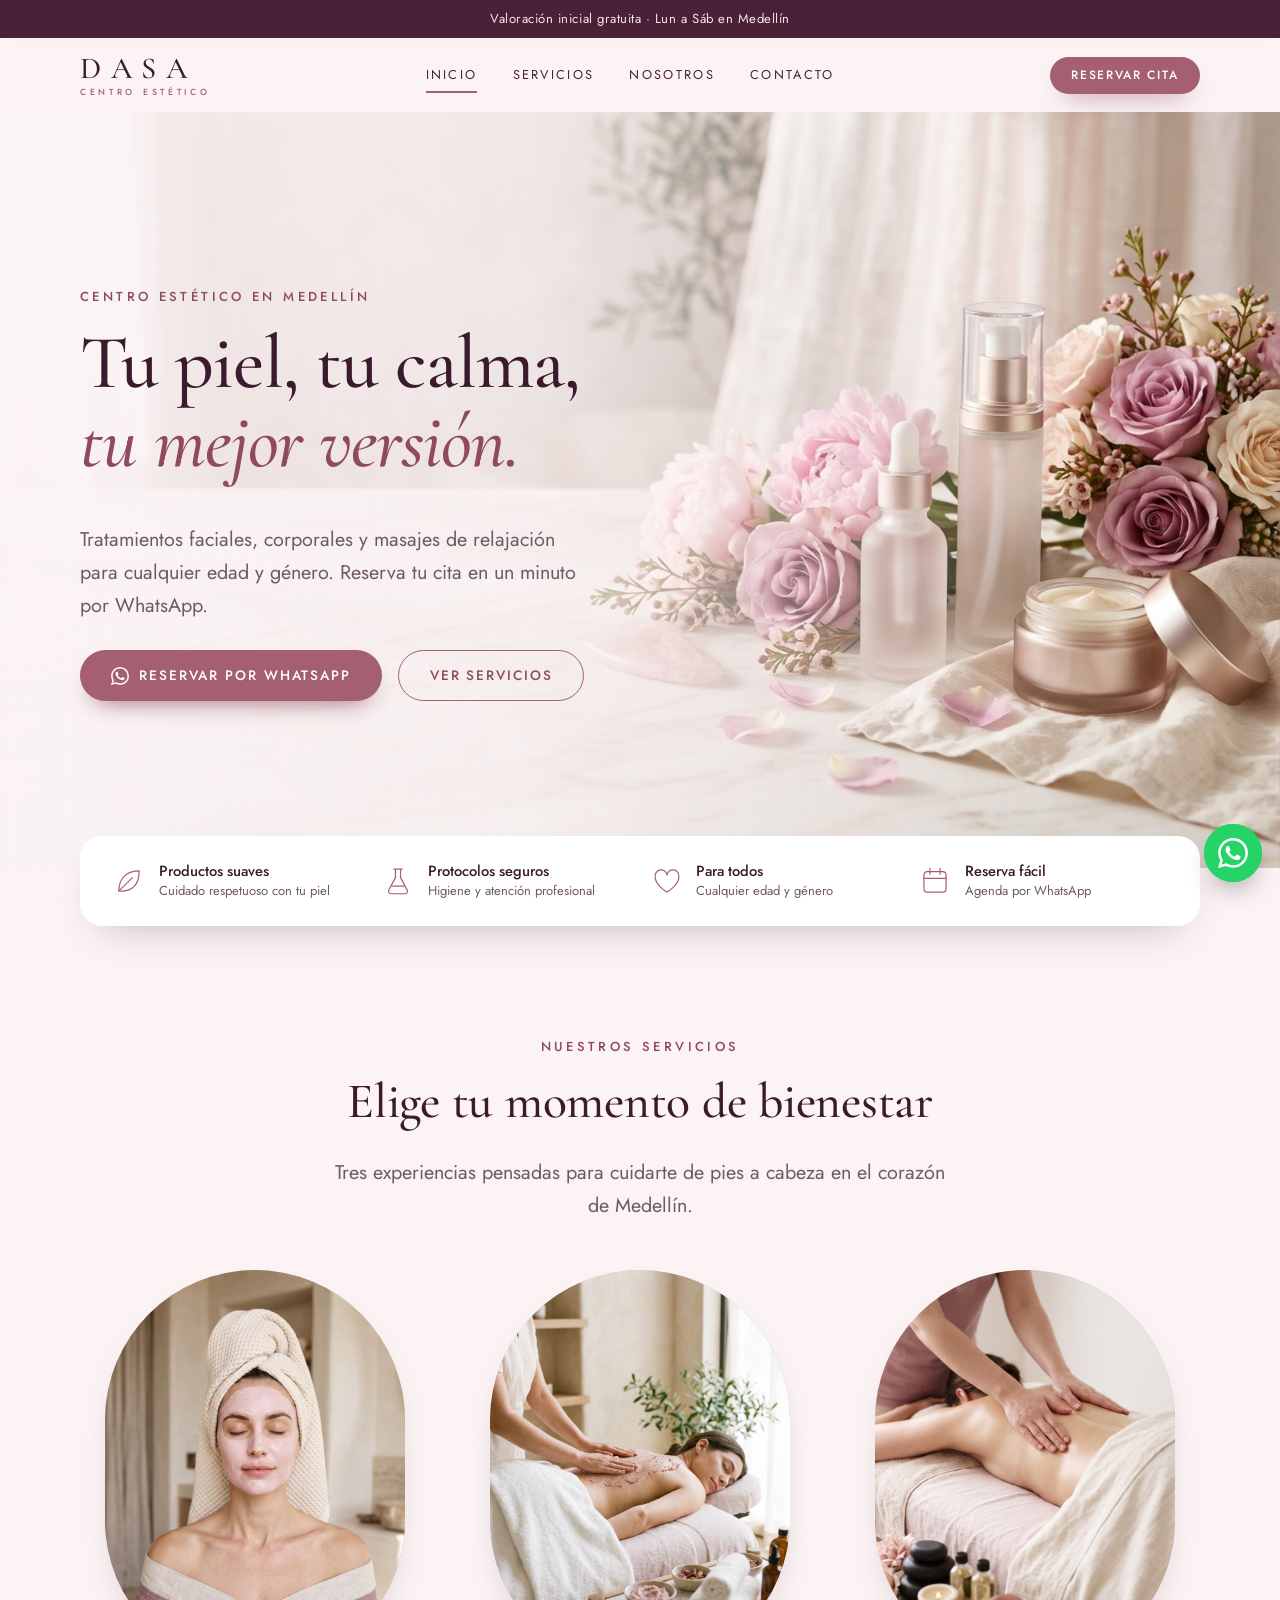
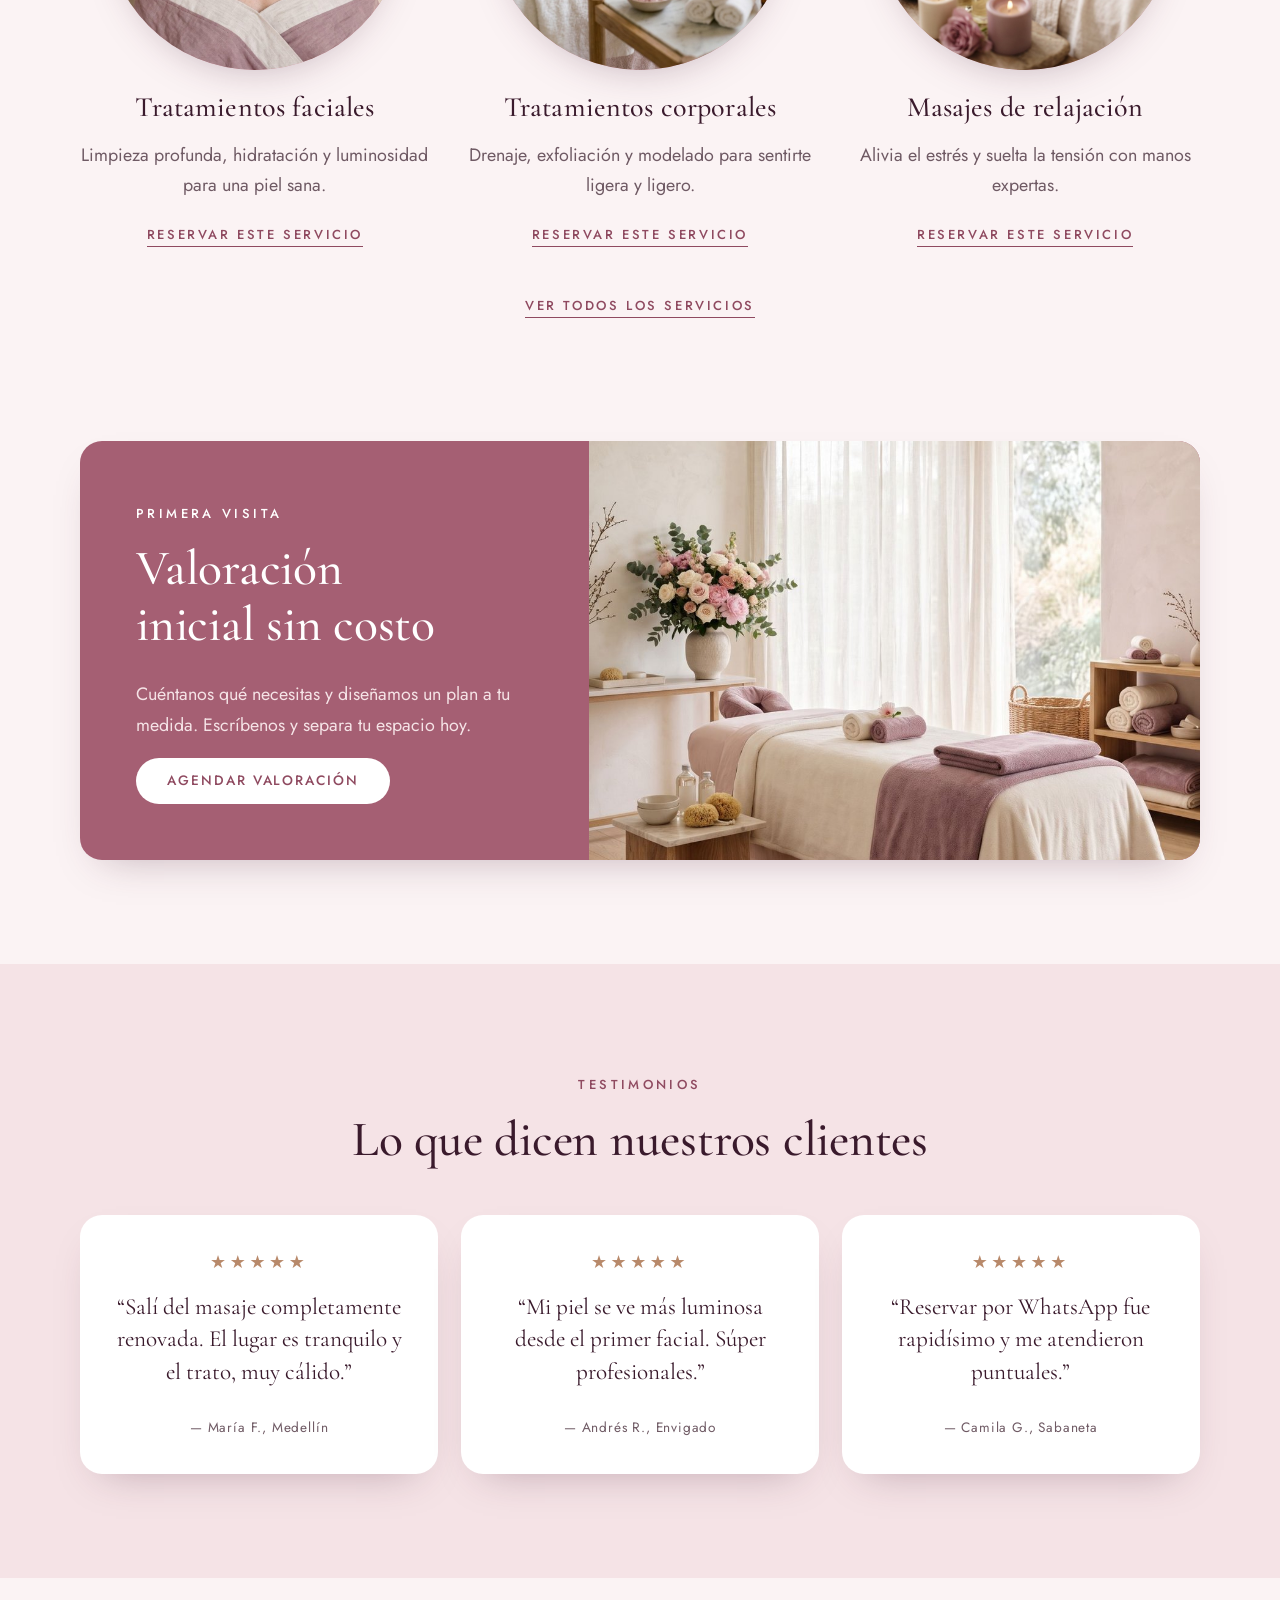
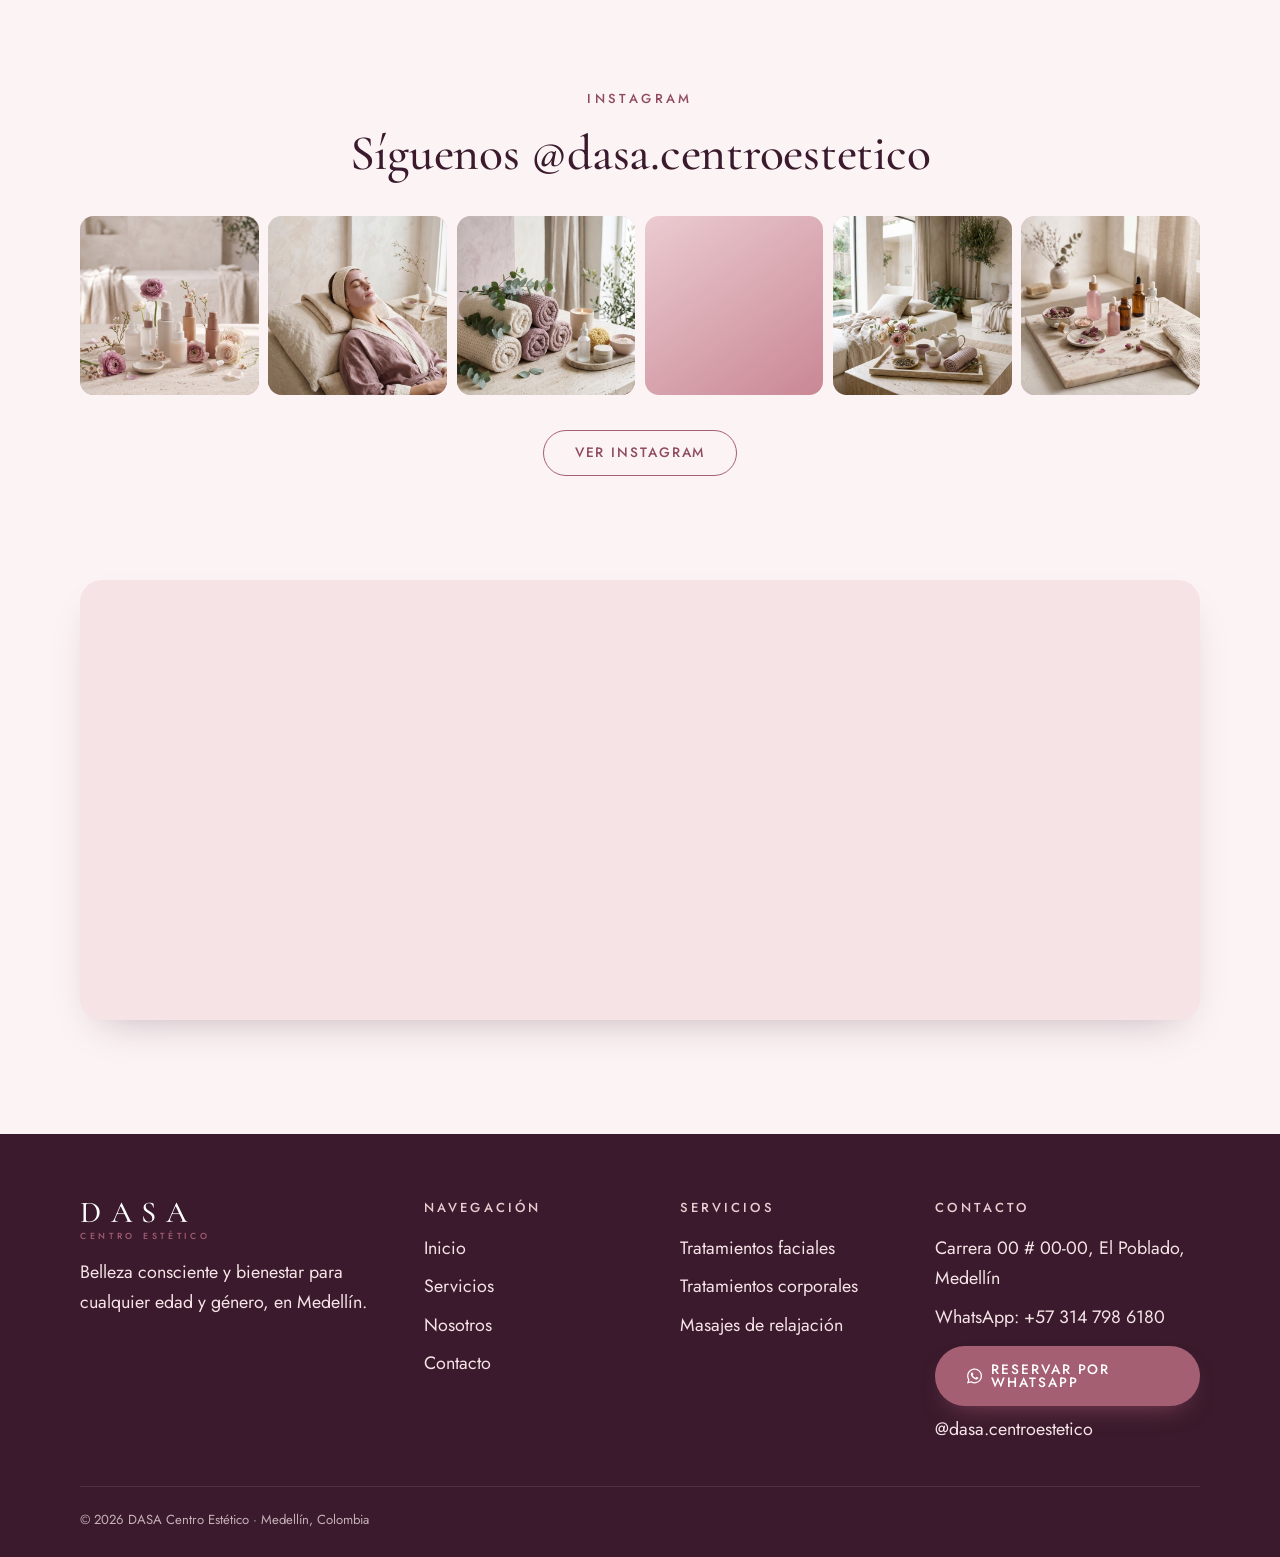
==== commit cb5dd25d: "Add files via upload" ====
--- a/index.html
+++ b/index.html
@@ -235,6 +235,12 @@
 .form input.invalid{border-color:#a3243b;background:#fff7f8}
 .form .note{margin:0;font-size:.8125rem;color:var(--muted);text-align:center}
 
+/* Servicios como enlaces a WhatsApp */
+.tags li{padding:0}
+.tags li a{display:block;padding:.45rem 1rem;border-radius:999px;transition:background .3s,color .3s}
+.tags li a:hover{background:var(--mauve-500);color:#fff}
+.footer .btn{margin-top:.4rem}
+
 </style>
 <script>document.documentElement.classList.add('js')</script>
 <script type="application/ld+json">
@@ -244,7 +250,7 @@
   "name":"DASA Centro Estético",
   "description":"Centro estético en Medellín: tratamientos faciales, tratamientos corporales y masajes de relajación.",
   "url":"https://www.dasa-ejemplo.com.co/",
-  "telephone":"+573000000000",
+  "telephone":"+573147986180",
   "image":"https://www.dasa-ejemplo.com.co/images/og-image.jpg",
   "priceRange":"$$",
   "address":{"@type":"PostalAddress","streetAddress":"Carrera 00 # 00-00","addressLocality":"Medellín","addressRegion":"Antioquia","postalCode":"050021","addressCountry":"CO"},
@@ -252,7 +258,7 @@
   "openingHoursSpecification":[{"@type":"OpeningHoursSpecification","dayOfWeek":["Monday","Tuesday","Wednesday","Thursday","Friday","Saturday"],"opens":"09:00","closes":"18:00"}],
   "sameAs":["https://www.instagram.com/dasa.centroestetico"]
 }
-</script><!-- REEMPLAZAR: todos los datos de este bloque (teléfono, dirección, coordenadas, horario, URLs) -->
+</script><!-- REEMPLAZAR: todos los datos de este bloque (dirección, coordenadas, horario, URLs) -->
 </head>
 <body>
 <a class="skip" href="#main">Saltar al contenido</a>
@@ -261,7 +267,7 @@
   <div class="container">
     <a class="logo" href="index.html" aria-label="DASA Centro Estético, inicio">DASA<small>Centro Estético</small></a>
     <nav class="nav" aria-label="Principal"><a href="index.html" aria-current="page">Inicio</a><a href="servicios.html">Servicios</a><a href="nosotros.html">Nosotros</a><a href="contacto.html">Contacto</a></nav>
-    <a class="btn btn-primary" href="https://wa.me/573000000000?text=Hola%20DASA%2C%20quiero%20reservar%20una%20cita%20en%20su%20centro%20est%C3%A9tico%20en%20Medell%C3%ADn." target="_blank" rel="noopener">Reservar cita</a>
+    <a class="btn btn-primary" href="https://wa.me/?text=Hola%2C%20vengo%20de%20la%20p%C3%A1gina%20web%20y%20quiero%20reservar%20una%20cita." data-wa="Hola, vengo de la página web y quiero reservar una cita." target="_blank" rel="noopener noreferrer">Reservar cita</a>
     <button class="menu-btn" aria-label="Abrir menú" aria-expanded="false"><span></span><span></span><span></span></button>
   </div>
 </header>
@@ -275,7 +281,7 @@
       <h1 class="hero-in">Tu piel, tu calma, <em>tu mejor versión.</em></h1>
       <p class="lead hero-in">Tratamientos faciales, corporales y masajes de relajación para cualquier edad y género. Reserva tu cita en un minuto por WhatsApp.</p>
       <div class="actions hero-in">
-        <a class="btn btn-primary" href="https://wa.me/573000000000?text=Hola%20DASA%2C%20quiero%20reservar%20una%20cita%20en%20su%20centro%20est%C3%A9tico%20en%20Medell%C3%ADn." target="_blank" rel="noopener"><svg viewBox="0 0 24 24" aria-hidden="true"><path d="M17.472 14.382c-.297-.149-1.758-.867-2.03-.967-.273-.099-.471-.148-.67.15-.197.297-.767.966-.94 1.164-.173.199-.347.223-.644.075-.297-.15-1.255-.463-2.39-1.475-.883-.788-1.48-1.761-1.653-2.059-.173-.297-.018-.458.13-.606.134-.133.298-.347.446-.52.149-.174.198-.298.298-.497.099-.198.05-.371-.025-.52-.075-.149-.669-1.612-.916-2.207-.242-.579-.487-.5-.669-.51-.173-.008-.371-.01-.57-.01-.198 0-.52.074-.792.372-.272.297-1.04 1.016-1.04 2.479 0 1.462 1.065 2.875 1.213 3.074.149.198 2.096 3.2 5.077 4.487.709.306 1.262.489 1.694.625.712.227 1.36.195 1.871.118.571-.085 1.758-.719 2.006-1.413.248-.694.248-1.289.173-1.413-.074-.124-.272-.198-.57-.347m-5.421 7.403h-.004a9.87 9.87 0 01-5.031-1.378l-.361-.214-3.741.982.998-3.648-.235-.374a9.86 9.86 0 01-1.51-5.26c.001-5.45 4.436-9.884 9.888-9.884 2.64 0 5.122 1.03 6.988 2.898a9.825 9.825 0 012.893 6.994c-.003 5.45-4.437 9.884-9.885 9.884m8.413-18.297A11.815 11.815 0 0012.05 0C5.495 0 .16 5.335.157 11.892c0 2.096.547 4.142 1.588 5.945L.057 24l6.305-1.654a11.882 11.882 0 005.683 1.448h.005c6.554 0 11.89-5.335 11.893-11.893a11.821 11.821 0 00-3.48-8.413z"/></svg> Reservar por WhatsApp</a>
+        <a class="btn btn-primary" href="https://wa.me/?text=Hola%2C%20vengo%20de%20la%20p%C3%A1gina%20web%20y%20quiero%20reservar%20una%20cita." data-wa="Hola, vengo de la página web y quiero reservar una cita." target="_blank" rel="noopener noreferrer"><svg viewBox="0 0 24 24" aria-hidden="true"><path d="M17.472 14.382c-.297-.149-1.758-.867-2.03-.967-.273-.099-.471-.148-.67.15-.197.297-.767.966-.94 1.164-.173.199-.347.223-.644.075-.297-.15-1.255-.463-2.39-1.475-.883-.788-1.48-1.761-1.653-2.059-.173-.297-.018-.458.13-.606.134-.133.298-.347.446-.52.149-.174.198-.298.298-.497.099-.198.05-.371-.025-.52-.075-.149-.669-1.612-.916-2.207-.242-.579-.487-.5-.669-.51-.173-.008-.371-.01-.57-.01-.198 0-.52.074-.792.372-.272.297-1.04 1.016-1.04 2.479 0 1.462 1.065 2.875 1.213 3.074.149.198 2.096 3.2 5.077 4.487.709.306 1.262.489 1.694.625.712.227 1.36.195 1.871.118.571-.085 1.758-.719 2.006-1.413.248-.694.248-1.289.173-1.413-.074-.124-.272-.198-.57-.347m-5.421 7.403h-.004a9.87 9.87 0 01-5.031-1.378l-.361-.214-3.741.982.998-3.648-.235-.374a9.86 9.86 0 01-1.51-5.26c.001-5.45 4.436-9.884 9.888-9.884 2.64 0 5.122 1.03 6.988 2.898a9.825 9.825 0 012.893 6.994c-.003 5.45-4.437 9.884-9.885 9.884m8.413-18.297A11.815 11.815 0 0012.05 0C5.495 0 .16 5.335.157 11.892c0 2.096.547 4.142 1.588 5.945L.057 24l6.305-1.654a11.882 11.882 0 005.683 1.448h.005c6.554 0 11.89-5.335 11.893-11.893a11.821 11.821 0 00-3.48-8.413z"/></svg> Reservar por WhatsApp</a>
         <a class="btn btn-ghost" href="servicios.html">Ver servicios</a>
       </div>
     </div>
@@ -295,10 +301,11 @@
     <h2 class="reveal">Elige tu momento de bienestar</h2>
     <p class="lead reveal">Tres experiencias pensadas para cuidarte de pies a cabeza en el corazón de Medellín.</p>
     <div class="cards">
-      <a class="card reveal" href="servicios.html#faciales"><div class="oval"><img src="images/servicio-facial.jpg" alt="Tratamiento facial de limpieza e hidratación" loading="lazy" width="600" height="800"></div><h3>Tratamientos faciales</h3><p>Limpieza profunda, hidratación y luminosidad para una piel sana.</p><span class="link">Ver más</span></a>
-      <a class="card reveal" href="servicios.html#corporales"><div class="oval"><img src="images/servicio-corporal.jpg" alt="Tratamiento corporal de exfoliación y modelado" loading="lazy" width="600" height="800"></div><h3>Tratamientos corporales</h3><p>Drenaje, exfoliación y modelado para sentirte ligera y ligero.</p><span class="link">Ver más</span></a>
-      <a class="card reveal" href="servicios.html#masajes"><div class="oval"><img src="images/servicio-masajes.jpg" alt="Masaje de relajación con aceites aromáticos" loading="lazy" width="600" height="800"></div><h3>Masajes de relajación</h3><p>Alivia el estrés y suelta la tensión con manos expertas.</p><span class="link">Ver más</span></a>
+      <a class="card reveal" href="https://wa.me/?text=Hola%2C%20vengo%20de%20la%20p%C3%A1gina%20web%20y%20quiero%20el%20servicio%20de%20Limpieza%20e%20hidrataci%C3%B3n%20facial." data-wa="Hola, vengo de la página web y quiero el servicio de Limpieza e hidratación facial." target="_blank" rel="noopener noreferrer"><div class="oval"><img src="images/servicio-facial.jpg" alt="Tratamiento facial de limpieza e hidratación" loading="lazy" width="600" height="800"></div><h3>Tratamientos faciales</h3><p>Limpieza profunda, hidratación y luminosidad para una piel sana.</p><span class="link">Reservar este servicio</span></a>
+      <a class="card reveal" href="https://wa.me/?text=Hola%2C%20vengo%20de%20la%20p%C3%A1gina%20web%20y%20quiero%20el%20servicio%20de%20Exfoliaci%C3%B3n%20y%20moldeado%20corporal." data-wa="Hola, vengo de la página web y quiero el servicio de Exfoliación y moldeado corporal." target="_blank" rel="noopener noreferrer"><div class="oval"><img src="images/servicio-corporal.jpg" alt="Tratamiento corporal de exfoliación y modelado" loading="lazy" width="600" height="800"></div><h3>Tratamientos corporales</h3><p>Drenaje, exfoliación y modelado para sentirte ligera y ligero.</p><span class="link">Reservar este servicio</span></a>
+      <a class="card reveal" href="https://wa.me/?text=Hola%2C%20vengo%20de%20la%20p%C3%A1gina%20web%20y%20quiero%20el%20servicio%20de%20Masaje%20relajante%20con%20aceites%20arom%C3%A1ticos." data-wa="Hola, vengo de la página web y quiero el servicio de Masaje relajante con aceites aromáticos." target="_blank" rel="noopener noreferrer"><div class="oval"><img src="images/servicio-masajes.jpg" alt="Masaje de relajación con aceites aromáticos" loading="lazy" width="600" height="800"></div><h3>Masajes de relajación</h3><p>Alivia el estrés y suelta la tensión con manos expertas.</p><span class="link">Reservar este servicio</span></a>
     </div>
+    <p class="reveal" style="margin-top:2.5rem"><a class="link" href="servicios.html">Ver todos los servicios</a></p>
   </div>
 </section>
 
@@ -309,7 +316,7 @@
         <span class="eyebrow">Primera visita</span>
         <h2>Valoración inicial sin costo</h2>
         <p>Cuéntanos qué necesitas y diseñamos un plan a tu medida. Escríbenos y separa tu espacio hoy.</p>
-        <a class="btn" href="https://wa.me/573000000000?text=Hola%20DASA%2C%20quiero%20agendar%20mi%20valoraci%C3%B3n%20inicial%20gratuita." target="_blank" rel="noopener">Agendar valoración</a>
+        <a class="btn" href="https://wa.me/?text=Hola%2C%20vengo%20de%20la%20p%C3%A1gina%20web%20y%20quiero%20agendar%20la%20valoraci%C3%B3n%20inicial%20gratuita." data-wa="Hola, vengo de la página web y quiero agendar la valoración inicial gratuita." target="_blank" rel="noopener noreferrer">Agendar valoración</a>
       </div>
       <div class="pic"><img src="images/promo.jpg" alt="Productos y ambiente del centro estético DASA" loading="lazy" width="900" height="700"></div>
     </div>
@@ -356,18 +363,35 @@
       <div><h4>Servicios</h4><ul><li>Tratamientos faciales</li><li>Tratamientos corporales</li><li>Masajes de relajación</li></ul></div>
       <div><h4>Contacto</h4><ul>
         <li>Carrera 00 # 00-00, El Poblado, Medellín <!-- REEMPLAZAR: dirección --></li>
-        <li><a href="https://wa.me/573000000000?text=Hola%20DASA%2C%20quiero%20reservar%20una%20cita%20en%20su%20centro%20est%C3%A9tico%20en%20Medell%C3%ADn." target="_blank" rel="noopener">WhatsApp +57 300 000 0000</a> <!-- REEMPLAZAR: número --></li>
+        <li>WhatsApp: <span data-wa-number>+57 314 798 6180</span></li>
+        <li><a class="btn btn-primary" href="https://wa.me/?text=Hola%2C%20vengo%20de%20la%20p%C3%A1gina%20web%20y%20quiero%20reservar%20una%20cita." data-wa="Hola, vengo de la página web y quiero reservar una cita." target="_blank" rel="noopener noreferrer"><svg viewBox="0 0 24 24" aria-hidden="true"><path d="M17.472 14.382c-.297-.149-1.758-.867-2.03-.967-.273-.099-.471-.148-.67.15-.197.297-.767.966-.94 1.164-.173.199-.347.223-.644.075-.297-.15-1.255-.463-2.39-1.475-.883-.788-1.48-1.761-1.653-2.059-.173-.297-.018-.458.13-.606.134-.133.298-.347.446-.52.149-.174.198-.298.298-.497.099-.198.05-.371-.025-.52-.075-.149-.669-1.612-.916-2.207-.242-.579-.487-.5-.669-.51-.173-.008-.371-.01-.57-.01-.198 0-.52.074-.792.372-.272.297-1.04 1.016-1.04 2.479 0 1.462 1.065 2.875 1.213 3.074.149.198 2.096 3.2 5.077 4.487.709.306 1.262.489 1.694.625.712.227 1.36.195 1.871.118.571-.085 1.758-.719 2.006-1.413.248-.694.248-1.289.173-1.413-.074-.124-.272-.198-.57-.347m-5.421 7.403h-.004a9.87 9.87 0 01-5.031-1.378l-.361-.214-3.741.982.998-3.648-.235-.374a9.86 9.86 0 01-1.51-5.26c.001-5.45 4.436-9.884 9.888-9.884 2.64 0 5.122 1.03 6.988 2.898a9.825 9.825 0 012.893 6.994c-.003 5.45-4.437 9.884-9.885 9.884m8.413-18.297A11.815 11.815 0 0012.05 0C5.495 0 .16 5.335.157 11.892c0 2.096.547 4.142 1.588 5.945L.057 24l6.305-1.654a11.882 11.882 0 005.683 1.448h.005c6.554 0 11.89-5.335 11.893-11.893a11.821 11.821 0 00-3.48-8.413z"/></svg> Reservar por WhatsApp</a></li>
         <li><a href="https://www.instagram.com/dasa.centroestetico" target="_blank" rel="noopener">@dasa.centroestetico</a> <!-- REEMPLAZAR: Instagram --></li></ul></div>
     </div>
     <div class="copy">© <span id="y">2026</span> DASA Centro Estético · Medellín, Colombia</div>
   </div>
 </footer>
-<a class="wa-float" href="https://wa.me/573000000000?text=Hola%20DASA%2C%20quiero%20reservar%20una%20cita%20en%20su%20centro%20est%C3%A9tico%20en%20Medell%C3%ADn." target="_blank" rel="noopener" aria-label="Reservar por WhatsApp"><svg viewBox="0 0 24 24" aria-hidden="true"><path d="M17.472 14.382c-.297-.149-1.758-.867-2.03-.967-.273-.099-.471-.148-.67.15-.197.297-.767.966-.94 1.164-.173.199-.347.223-.644.075-.297-.15-1.255-.463-2.39-1.475-.883-.788-1.48-1.761-1.653-2.059-.173-.297-.018-.458.13-.606.134-.133.298-.347.446-.52.149-.174.198-.298.298-.497.099-.198.05-.371-.025-.52-.075-.149-.669-1.612-.916-2.207-.242-.579-.487-.5-.669-.51-.173-.008-.371-.01-.57-.01-.198 0-.52.074-.792.372-.272.297-1.04 1.016-1.04 2.479 0 1.462 1.065 2.875 1.213 3.074.149.198 2.096 3.2 5.077 4.487.709.306 1.262.489 1.694.625.712.227 1.36.195 1.871.118.571-.085 1.758-.719 2.006-1.413.248-.694.248-1.289.173-1.413-.074-.124-.272-.198-.57-.347m-5.421 7.403h-.004a9.87 9.87 0 01-5.031-1.378l-.361-.214-3.741.982.998-3.648-.235-.374a9.86 9.86 0 01-1.51-5.26c.001-5.45 4.436-9.884 9.888-9.884 2.64 0 5.122 1.03 6.988 2.898a9.825 9.825 0 012.893 6.994c-.003 5.45-4.437 9.884-9.885 9.884m8.413-18.297A11.815 11.815 0 0012.05 0C5.495 0 .16 5.335.157 11.892c0 2.096.547 4.142 1.588 5.945L.057 24l6.305-1.654a11.882 11.882 0 005.683 1.448h.005c6.554 0 11.89-5.335 11.893-11.893a11.821 11.821 0 00-3.48-8.413z"/></svg></a>
+<a class="wa-float" href="https://wa.me/?text=Hola%2C%20vengo%20de%20la%20p%C3%A1gina%20web%20y%20quiero%20reservar%20una%20cita." data-wa="Hola, vengo de la página web y quiero reservar una cita." target="_blank" rel="noopener noreferrer" aria-label="Reservar por WhatsApp"><svg viewBox="0 0 24 24" aria-hidden="true"><path d="M17.472 14.382c-.297-.149-1.758-.867-2.03-.967-.273-.099-.471-.148-.67.15-.197.297-.767.966-.94 1.164-.173.199-.347.223-.644.075-.297-.15-1.255-.463-2.39-1.475-.883-.788-1.48-1.761-1.653-2.059-.173-.297-.018-.458.13-.606.134-.133.298-.347.446-.52.149-.174.198-.298.298-.497.099-.198.05-.371-.025-.52-.075-.149-.669-1.612-.916-2.207-.242-.579-.487-.5-.669-.51-.173-.008-.371-.01-.57-.01-.198 0-.52.074-.792.372-.272.297-1.04 1.016-1.04 2.479 0 1.462 1.065 2.875 1.213 3.074.149.198 2.096 3.2 5.077 4.487.709.306 1.262.489 1.694.625.712.227 1.36.195 1.871.118.571-.085 1.758-.719 2.006-1.413.248-.694.248-1.289.173-1.413-.074-.124-.272-.198-.57-.347m-5.421 7.403h-.004a9.87 9.87 0 01-5.031-1.378l-.361-.214-3.741.982.998-3.648-.235-.374a9.86 9.86 0 01-1.51-5.26c.001-5.45 4.436-9.884 9.888-9.884 2.64 0 5.122 1.03 6.988 2.898a9.825 9.825 0 012.893 6.994c-.003 5.45-4.437 9.884-9.885 9.884m8.413-18.297A11.815 11.815 0 0012.05 0C5.495 0 .16 5.335.157 11.892c0 2.096.547 4.142 1.588 5.945L.057 24l6.305-1.654a11.882 11.882 0 005.683 1.448h.005c6.554 0 11.89-5.335 11.893-11.893a11.821 11.821 0 00-3.48-8.413z"/></svg></a>
 <script>
+/* Configuración de DASA.
+   Para cambiar el número de WhatsApp edita SOLO esta línea:
+   código de país + número, solo dígitos (57 = Colombia). */
+window.DASA_CONFIG = { whatsapp: '573147986180' };
+
 /* DASA · interacciones ligeras (sin dependencias) */
 (function () {
   var d = document, root = d.documentElement;
   var header = d.querySelector('.header');
+
+  // WhatsApp: el número viene de js/config.js; cada enlace trae su mensaje en data-wa
+  var WA_NUMBER = (window.DASA_CONFIG && window.DASA_CONFIG.whatsapp) || '';
+  var waUrl = function (msg) {
+    return 'https://wa.me/' + WA_NUMBER + '?text=' + encodeURIComponent(msg);
+  };
+  if (WA_NUMBER) {
+    d.querySelectorAll('a[data-wa]').forEach(function (a) { a.href = waUrl(a.getAttribute('data-wa')); });
+    var pretty = '+' + WA_NUMBER.slice(0, 2) + ' ' + WA_NUMBER.slice(2, 5) + ' ' + WA_NUMBER.slice(5, 8) + ' ' + WA_NUMBER.slice(8);
+    d.querySelectorAll('[data-wa-number]').forEach(function (el) { el.textContent = pretty; });
+  }
   var menuBtn = d.querySelector('.menu-btn');
 
   // Menú móvil
@@ -453,7 +477,7 @@
       if (f.servicio.value) partes.push('Me interesa: ' + f.servicio.value + '.');
       if (f.fecha.value) { var x = f.fecha.value.split('-'); partes.push('Fecha preferida: ' + x[2] + '/' + x[1] + '/' + x[0] + '.'); }
       if (f.mensaje.value.trim()) partes.push('Mensaje: ' + f.mensaje.value.trim());
-      window.open(form.dataset.wa + '?text=' + encodeURIComponent(partes.join(' ')), '_blank', 'noopener');
+      window.open(waUrl(partes.join(' ')), '_blank', 'noopener,noreferrer');
     });
   }
 })();
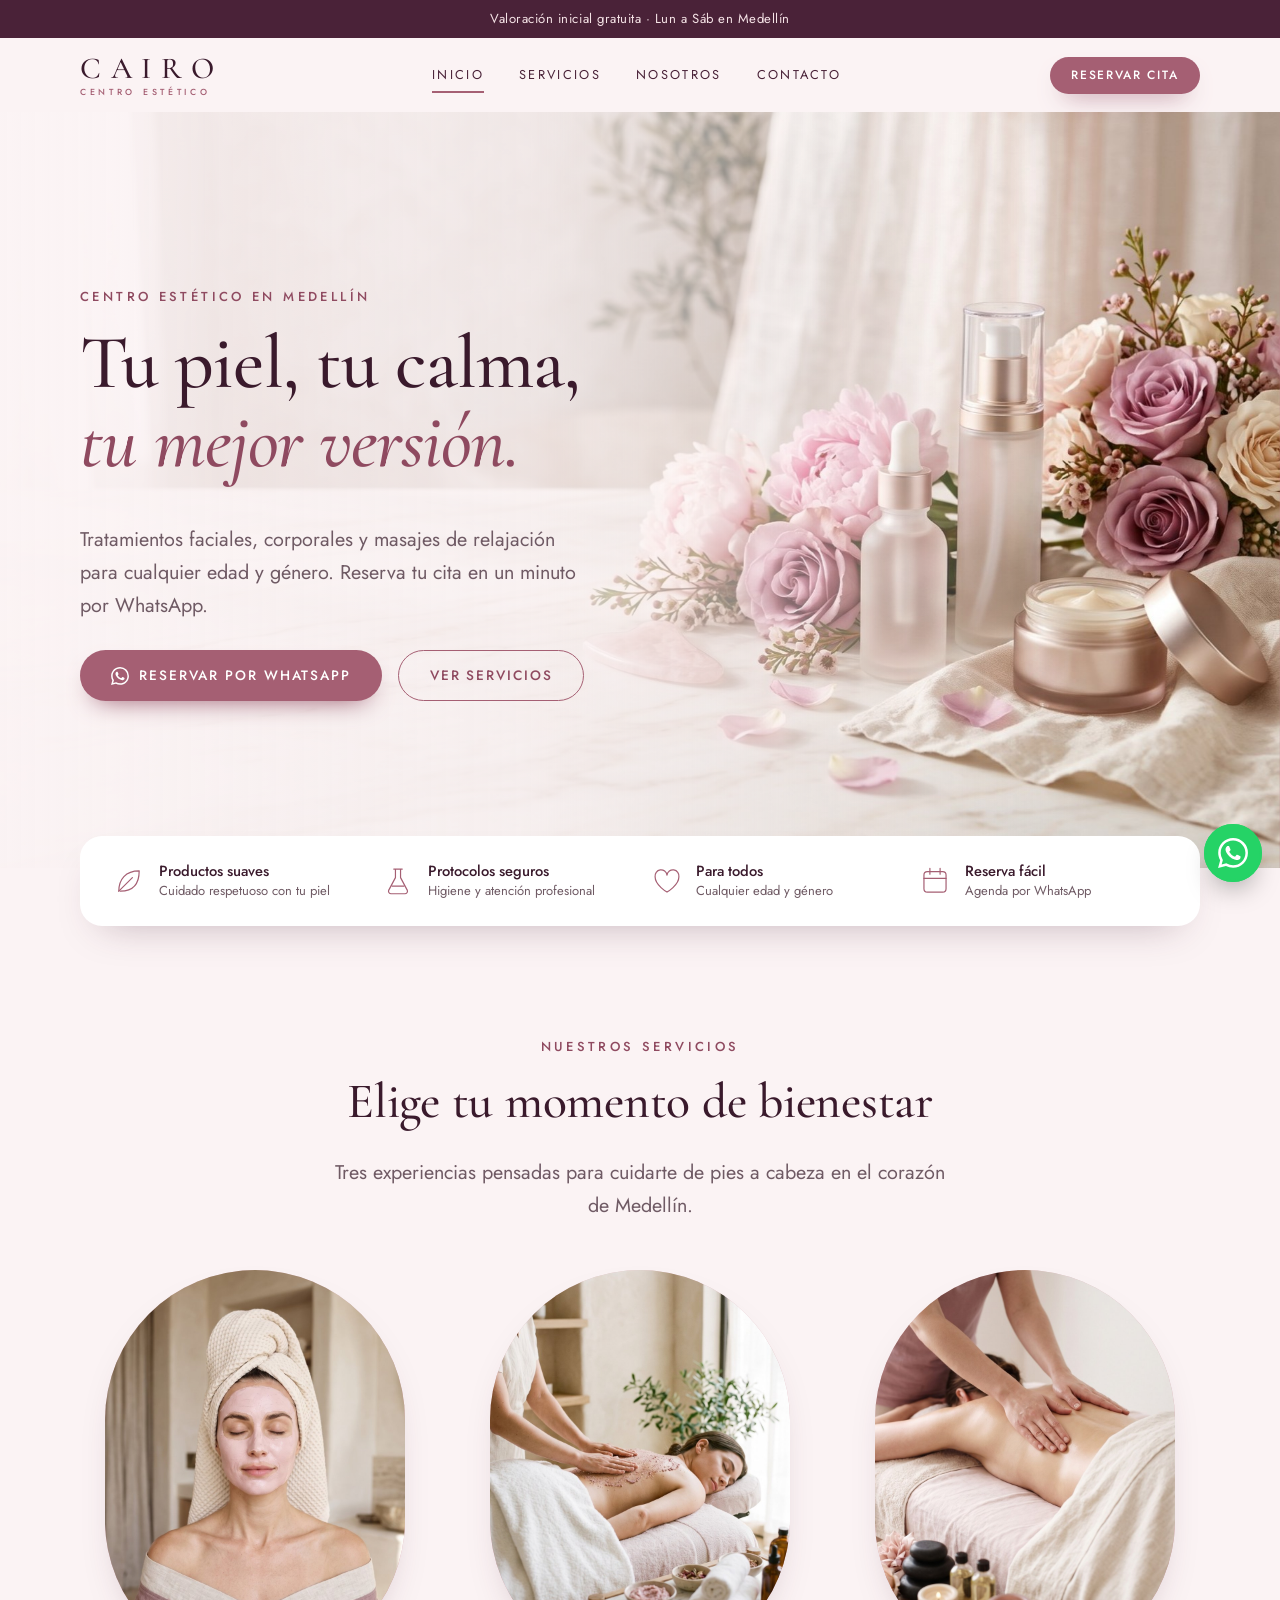
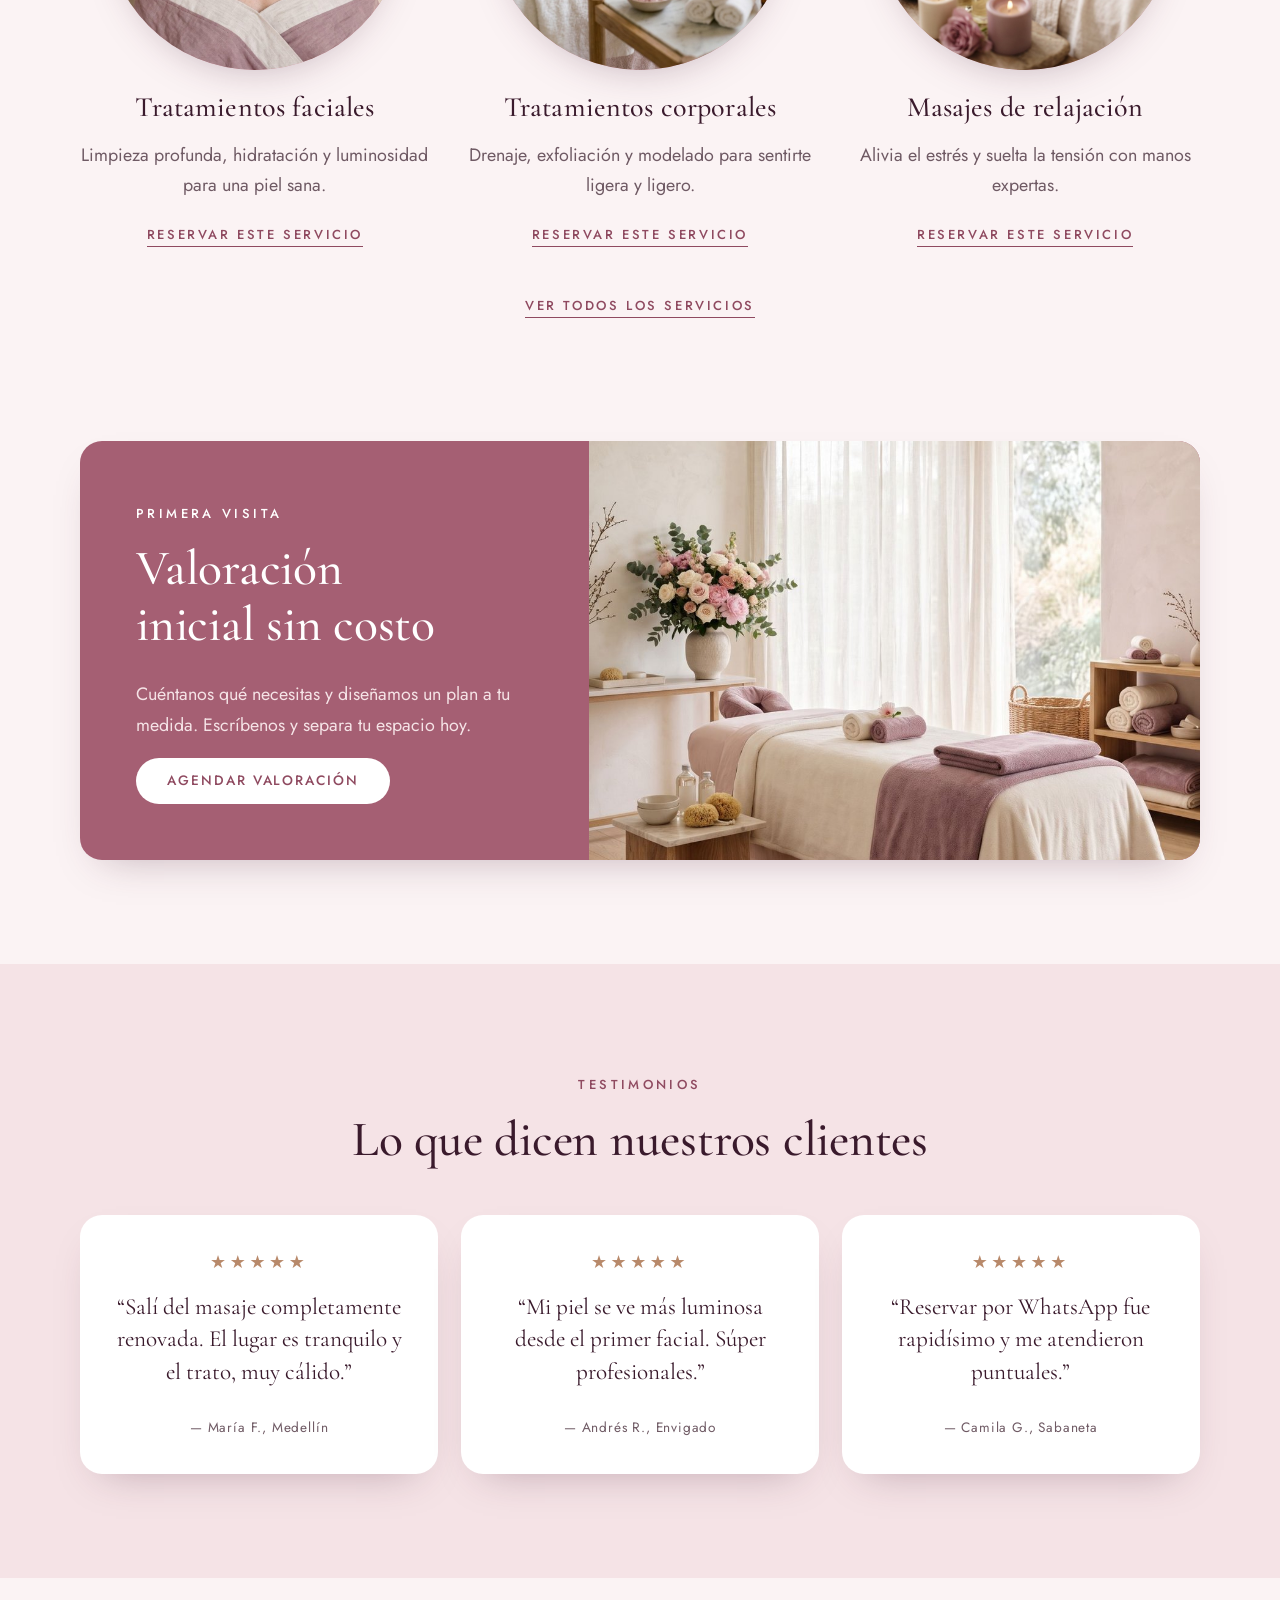
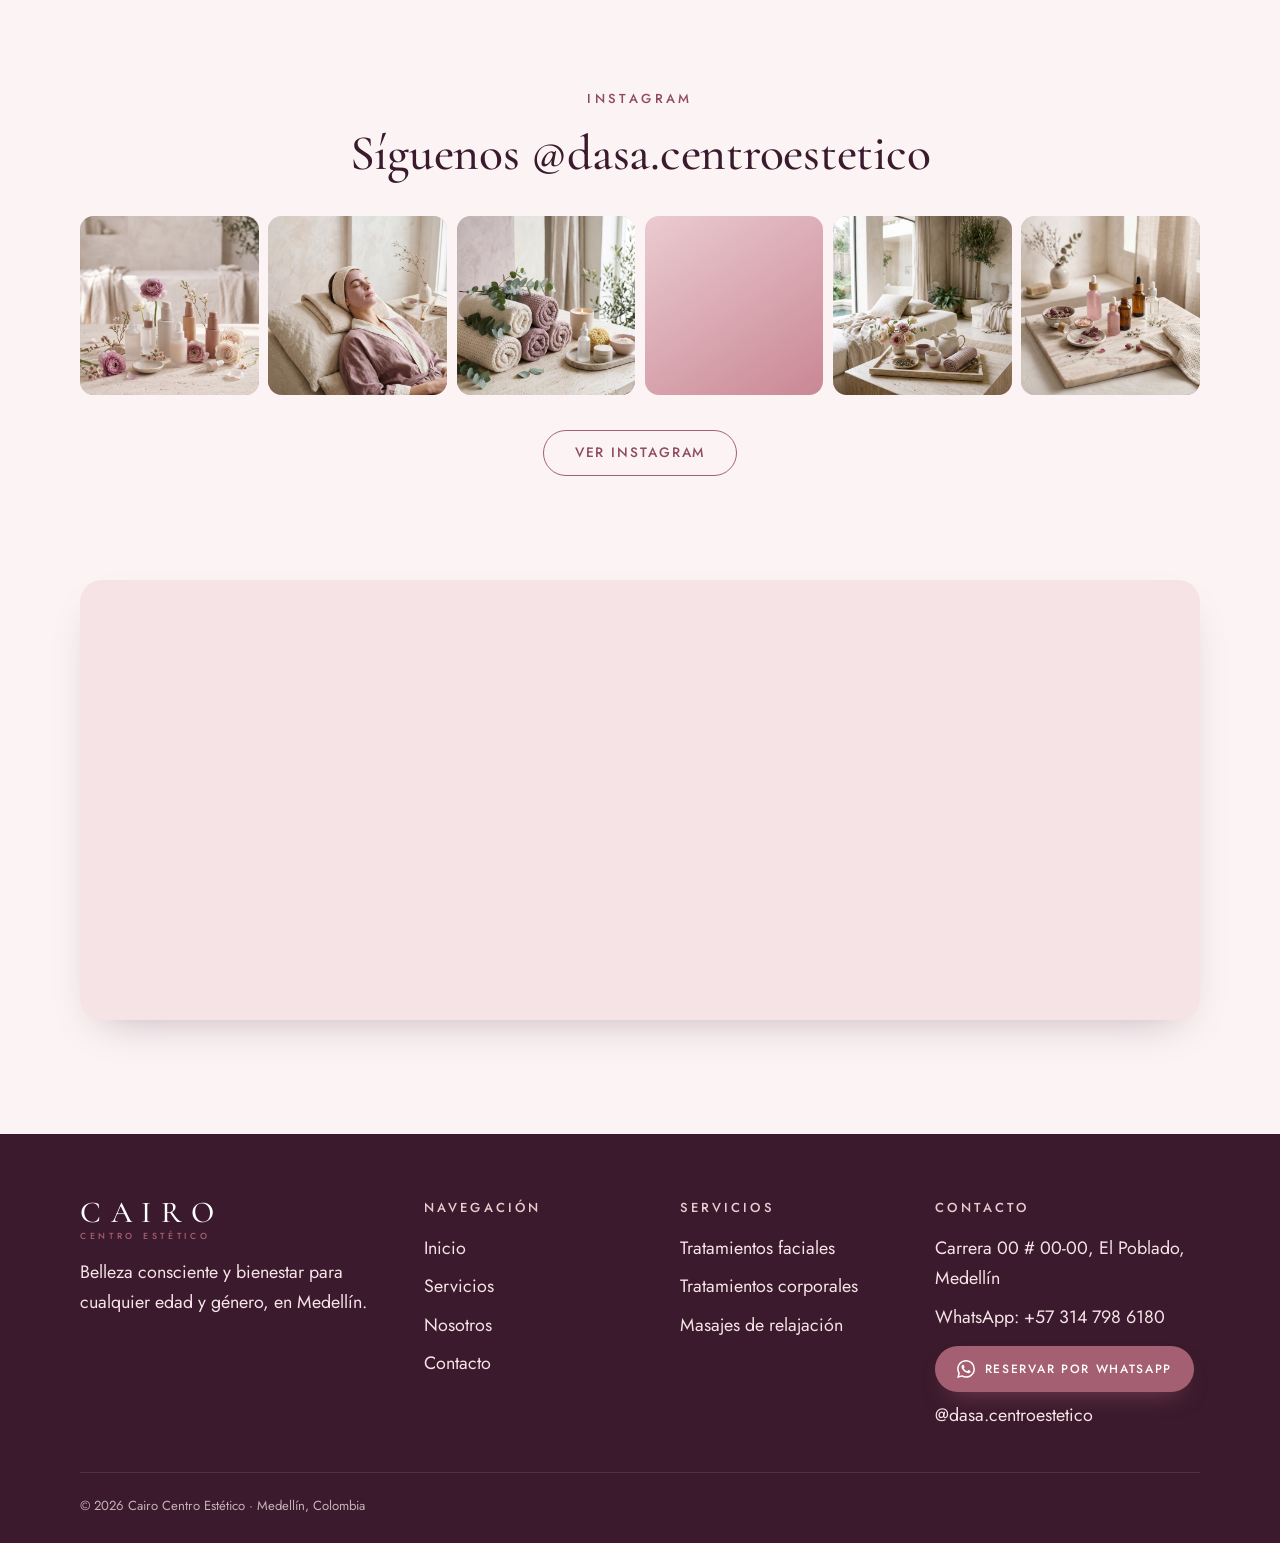
==== commit b4714911: "Renombrar DASA a Cairo (colores y datos sin cambios) Co-Authored-By: Claude Sonnet 5.5 <noreply@anth" ====
--- a/index.html
+++ b/index.html
@@ -3,14 +3,14 @@
 <head>
 <meta charset="utf-8">
 <meta name="viewport" content="width=device-width,initial-scale=1">
-<title>DASA Centro Estético en Medellín | Faciales, corporales y masajes</title>
+<title>Cairo Centro Estético en Medellín | Faciales, corporales y masajes</title>
 <meta name="description" content="Centro estético en Medellín: tratamientos faciales, tratamientos corporales y masajes de relajación para todas las edades. Reserva tu cita por WhatsApp.">
 <meta name="robots" content="index,follow">
 <link rel="canonical" href="https://www.dasa-ejemplo.com.co/"><!-- REEMPLAZAR: dominio real -->
 <meta property="og:type" content="website">
 <meta property="og:locale" content="es_CO">
-<meta property="og:site_name" content="DASA Centro Estético">
-<meta property="og:title" content="DASA Centro Estético en Medellín | Faciales, corporales y masajes">
+<meta property="og:site_name" content="Cairo Centro Estético">
+<meta property="og:title" content="Cairo Centro Estético en Medellín | Faciales, corporales y masajes">
 <meta property="og:description" content="Centro estético en Medellín: tratamientos faciales, tratamientos corporales y masajes de relajación para todas las edades. Reserva tu cita por WhatsApp.">
 <meta property="og:url" content="https://www.dasa-ejemplo.com.co/"><!-- REEMPLAZAR: dominio real -->
 <meta property="og:image" content="https://www.dasa-ejemplo.com.co/images/og-image.jpg"><!-- REEMPLAZAR: imagen 1200x630 -->
@@ -20,7 +20,7 @@
 <link rel="preconnect" href="https://fonts.gstatic.com" crossorigin>
 <link rel="stylesheet" href="https://fonts.googleapis.com/css2?family=Cormorant+Garamond:ital,wght@0,500;1,500&family=Jost:wght@400;500&display=swap">
 <style>
-/* DASA Centro Estético · estilos globales (mobile-first) */
+/* Cairo Centro Estético · estilos globales (mobile-first) */
 :root{
   --rose-50:#fbf3f4; --rose-100:#f5e3e6; --rose-200:#ebcbd1; --rose-400:#c98794;
   --mauve-500:#a55f73; --mauve-600:#8f4a60; --plum-800:#4a2238; --plum-900:#3a1a2c;
@@ -239,7 +239,7 @@
 .tags li{padding:0}
 .tags li a{display:block;padding:.45rem 1rem;border-radius:999px;transition:background .3s,color .3s}
 .tags li a:hover{background:var(--mauve-500);color:#fff}
-.footer .btn{margin-top:.4rem}
+.footer .btn{margin-top:.4rem;padding:.8rem 1.3rem;font-size:.75rem;white-space:nowrap}
 
 </style>
 <script>document.documentElement.classList.add('js')</script>
@@ -247,7 +247,7 @@
 {
   "@context":"https://schema.org",
   "@type":"HealthAndBeautyBusiness",
-  "name":"DASA Centro Estético",
+  "name":"Cairo Centro Estético",
   "description":"Centro estético en Medellín: tratamientos faciales, tratamientos corporales y masajes de relajación.",
   "url":"https://www.dasa-ejemplo.com.co/",
   "telephone":"+573147986180",
@@ -265,7 +265,7 @@
 <div class="topbar">Valoración inicial gratuita · Lun a Sáb en Medellín <!-- REEMPLAZAR: promoción/horario --></div>
 <header class="header" id="top">
   <div class="container">
-    <a class="logo" href="index.html" aria-label="DASA Centro Estético, inicio">DASA<small>Centro Estético</small></a>
+    <a class="logo" href="index.html" aria-label="Cairo Centro Estético, inicio">CAIRO<small>Centro Estético</small></a>
     <nav class="nav" aria-label="Principal"><a href="index.html" aria-current="page">Inicio</a><a href="servicios.html">Servicios</a><a href="nosotros.html">Nosotros</a><a href="contacto.html">Contacto</a></nav>
     <a class="btn btn-primary" href="https://wa.me/?text=Hola%2C%20vengo%20de%20la%20p%C3%A1gina%20web%20y%20quiero%20reservar%20una%20cita." data-wa="Hola, vengo de la página web y quiero reservar una cita." target="_blank" rel="noopener noreferrer">Reservar cita</a>
     <button class="menu-btn" aria-label="Abrir menú" aria-expanded="false"><span></span><span></span><span></span></button>
@@ -318,7 +318,7 @@
         <p>Cuéntanos qué necesitas y diseñamos un plan a tu medida. Escríbenos y separa tu espacio hoy.</p>
         <a class="btn" href="https://wa.me/?text=Hola%2C%20vengo%20de%20la%20p%C3%A1gina%20web%20y%20quiero%20agendar%20la%20valoraci%C3%B3n%20inicial%20gratuita." data-wa="Hola, vengo de la página web y quiero agendar la valoración inicial gratuita." target="_blank" rel="noopener noreferrer">Agendar valoración</a>
       </div>
-      <div class="pic"><img src="images/promo.jpg" alt="Productos y ambiente del centro estético DASA" loading="lazy" width="900" height="700"></div>
+      <div class="pic"><img src="images/promo.jpg" alt="Productos y ambiente del centro estético Cairo" loading="lazy" width="900" height="700"></div>
     </div>
   </div>
 </section>
@@ -348,7 +348,7 @@
 
 <section class="section" style="padding-top:0">
   <div class="container">
-    <iframe class="map reveal" title="Mapa de DASA Centro Estético en Medellín" loading="lazy" referrerpolicy="no-referrer-when-downgrade"
+    <iframe class="map reveal" title="Mapa de Cairo Centro Estético en Medellín" loading="lazy" referrerpolicy="no-referrer-when-downgrade"
       src="https://www.google.com/maps?q=El+Poblado+Medell%C3%ADn+Colombia&output=embed"></iframe><!-- REEMPLAZAR: enlace de inserción de tu ubicación en Google Maps -->
   </div>
 </section>
@@ -357,7 +357,7 @@
 <footer class="footer">
   <div class="container">
     <div class="cols">
-      <div><div class="logo">DASA<small>Centro Estético</small></div>
+      <div><div class="logo">CAIRO<small>Centro Estético</small></div>
         <p style="margin-top:1rem;max-width:34ch">Belleza consciente y bienestar para cualquier edad y género, en Medellín.</p></div>
       <div><h4>Navegación</h4><ul><li><a href="index.html">Inicio</a></li><li><a href="servicios.html">Servicios</a></li><li><a href="nosotros.html">Nosotros</a></li><li><a href="contacto.html">Contacto</a></li></ul></div>
       <div><h4>Servicios</h4><ul><li>Tratamientos faciales</li><li>Tratamientos corporales</li><li>Masajes de relajación</li></ul></div>
@@ -367,23 +367,23 @@
         <li><a class="btn btn-primary" href="https://wa.me/?text=Hola%2C%20vengo%20de%20la%20p%C3%A1gina%20web%20y%20quiero%20reservar%20una%20cita." data-wa="Hola, vengo de la página web y quiero reservar una cita." target="_blank" rel="noopener noreferrer"><svg viewBox="0 0 24 24" aria-hidden="true"><path d="M17.472 14.382c-.297-.149-1.758-.867-2.03-.967-.273-.099-.471-.148-.67.15-.197.297-.767.966-.94 1.164-.173.199-.347.223-.644.075-.297-.15-1.255-.463-2.39-1.475-.883-.788-1.48-1.761-1.653-2.059-.173-.297-.018-.458.13-.606.134-.133.298-.347.446-.52.149-.174.198-.298.298-.497.099-.198.05-.371-.025-.52-.075-.149-.669-1.612-.916-2.207-.242-.579-.487-.5-.669-.51-.173-.008-.371-.01-.57-.01-.198 0-.52.074-.792.372-.272.297-1.04 1.016-1.04 2.479 0 1.462 1.065 2.875 1.213 3.074.149.198 2.096 3.2 5.077 4.487.709.306 1.262.489 1.694.625.712.227 1.36.195 1.871.118.571-.085 1.758-.719 2.006-1.413.248-.694.248-1.289.173-1.413-.074-.124-.272-.198-.57-.347m-5.421 7.403h-.004a9.87 9.87 0 01-5.031-1.378l-.361-.214-3.741.982.998-3.648-.235-.374a9.86 9.86 0 01-1.51-5.26c.001-5.45 4.436-9.884 9.888-9.884 2.64 0 5.122 1.03 6.988 2.898a9.825 9.825 0 012.893 6.994c-.003 5.45-4.437 9.884-9.885 9.884m8.413-18.297A11.815 11.815 0 0012.05 0C5.495 0 .16 5.335.157 11.892c0 2.096.547 4.142 1.588 5.945L.057 24l6.305-1.654a11.882 11.882 0 005.683 1.448h.005c6.554 0 11.89-5.335 11.893-11.893a11.821 11.821 0 00-3.48-8.413z"/></svg> Reservar por WhatsApp</a></li>
         <li><a href="https://www.instagram.com/dasa.centroestetico" target="_blank" rel="noopener">@dasa.centroestetico</a> <!-- REEMPLAZAR: Instagram --></li></ul></div>
     </div>
-    <div class="copy">© <span id="y">2026</span> DASA Centro Estético · Medellín, Colombia</div>
+    <div class="copy">© <span id="y">2026</span> Cairo Centro Estético · Medellín, Colombia</div>
   </div>
 </footer>
 <a class="wa-float" href="https://wa.me/?text=Hola%2C%20vengo%20de%20la%20p%C3%A1gina%20web%20y%20quiero%20reservar%20una%20cita." data-wa="Hola, vengo de la página web y quiero reservar una cita." target="_blank" rel="noopener noreferrer" aria-label="Reservar por WhatsApp"><svg viewBox="0 0 24 24" aria-hidden="true"><path d="M17.472 14.382c-.297-.149-1.758-.867-2.03-.967-.273-.099-.471-.148-.67.15-.197.297-.767.966-.94 1.164-.173.199-.347.223-.644.075-.297-.15-1.255-.463-2.39-1.475-.883-.788-1.48-1.761-1.653-2.059-.173-.297-.018-.458.13-.606.134-.133.298-.347.446-.52.149-.174.198-.298.298-.497.099-.198.05-.371-.025-.52-.075-.149-.669-1.612-.916-2.207-.242-.579-.487-.5-.669-.51-.173-.008-.371-.01-.57-.01-.198 0-.52.074-.792.372-.272.297-1.04 1.016-1.04 2.479 0 1.462 1.065 2.875 1.213 3.074.149.198 2.096 3.2 5.077 4.487.709.306 1.262.489 1.694.625.712.227 1.36.195 1.871.118.571-.085 1.758-.719 2.006-1.413.248-.694.248-1.289.173-1.413-.074-.124-.272-.198-.57-.347m-5.421 7.403h-.004a9.87 9.87 0 01-5.031-1.378l-.361-.214-3.741.982.998-3.648-.235-.374a9.86 9.86 0 01-1.51-5.26c.001-5.45 4.436-9.884 9.888-9.884 2.64 0 5.122 1.03 6.988 2.898a9.825 9.825 0 012.893 6.994c-.003 5.45-4.437 9.884-9.885 9.884m8.413-18.297A11.815 11.815 0 0012.05 0C5.495 0 .16 5.335.157 11.892c0 2.096.547 4.142 1.588 5.945L.057 24l6.305-1.654a11.882 11.882 0 005.683 1.448h.005c6.554 0 11.89-5.335 11.893-11.893a11.821 11.821 0 00-3.48-8.413z"/></svg></a>
 <script>
-/* Configuración de DASA.
+/* Configuración de Cairo.
    Para cambiar el número de WhatsApp edita SOLO esta línea:
    código de país + número, solo dígitos (57 = Colombia). */
-window.DASA_CONFIG = { whatsapp: '573147986180' };
-
-/* DASA · interacciones ligeras (sin dependencias) */
+window.CAIRO_CONFIG = { whatsapp: '573147986180' };
+
+/* Cairo · interacciones ligeras (sin dependencias) */
 (function () {
   var d = document, root = d.documentElement;
   var header = d.querySelector('.header');
 
   // WhatsApp: el número viene de js/config.js; cada enlace trae su mensaje en data-wa
-  var WA_NUMBER = (window.DASA_CONFIG && window.DASA_CONFIG.whatsapp) || '';
+  var WA_NUMBER = (window.CAIRO_CONFIG && window.CAIRO_CONFIG.whatsapp) || '';
   var waUrl = function (msg) {
     return 'https://wa.me/' + WA_NUMBER + '?text=' + encodeURIComponent(msg);
   };
@@ -473,7 +473,7 @@
       var okN = checkNombre(), okT = checkTel();
       if (!okN || !okT) { (okN ? form.elements.telefono : form.elements.nombre).focus(); return; }
       var f = form.elements;
-      var partes = ['Hola DASA, soy ' + f.nombre.value.trim() + '.', 'Mi teléfono es ' + f.telefono.value.trim() + '.'];
+      var partes = ['Hola Cairo, soy ' + f.nombre.value.trim() + '.', 'Mi teléfono es ' + f.telefono.value.trim() + '.'];
       if (f.servicio.value) partes.push('Me interesa: ' + f.servicio.value + '.');
       if (f.fecha.value) { var x = f.fecha.value.split('-'); partes.push('Fecha preferida: ' + x[2] + '/' + x[1] + '/' + x[0] + '.'); }
       if (f.mensaje.value.trim()) partes.push('Mensaje: ' + f.mensaje.value.trim());
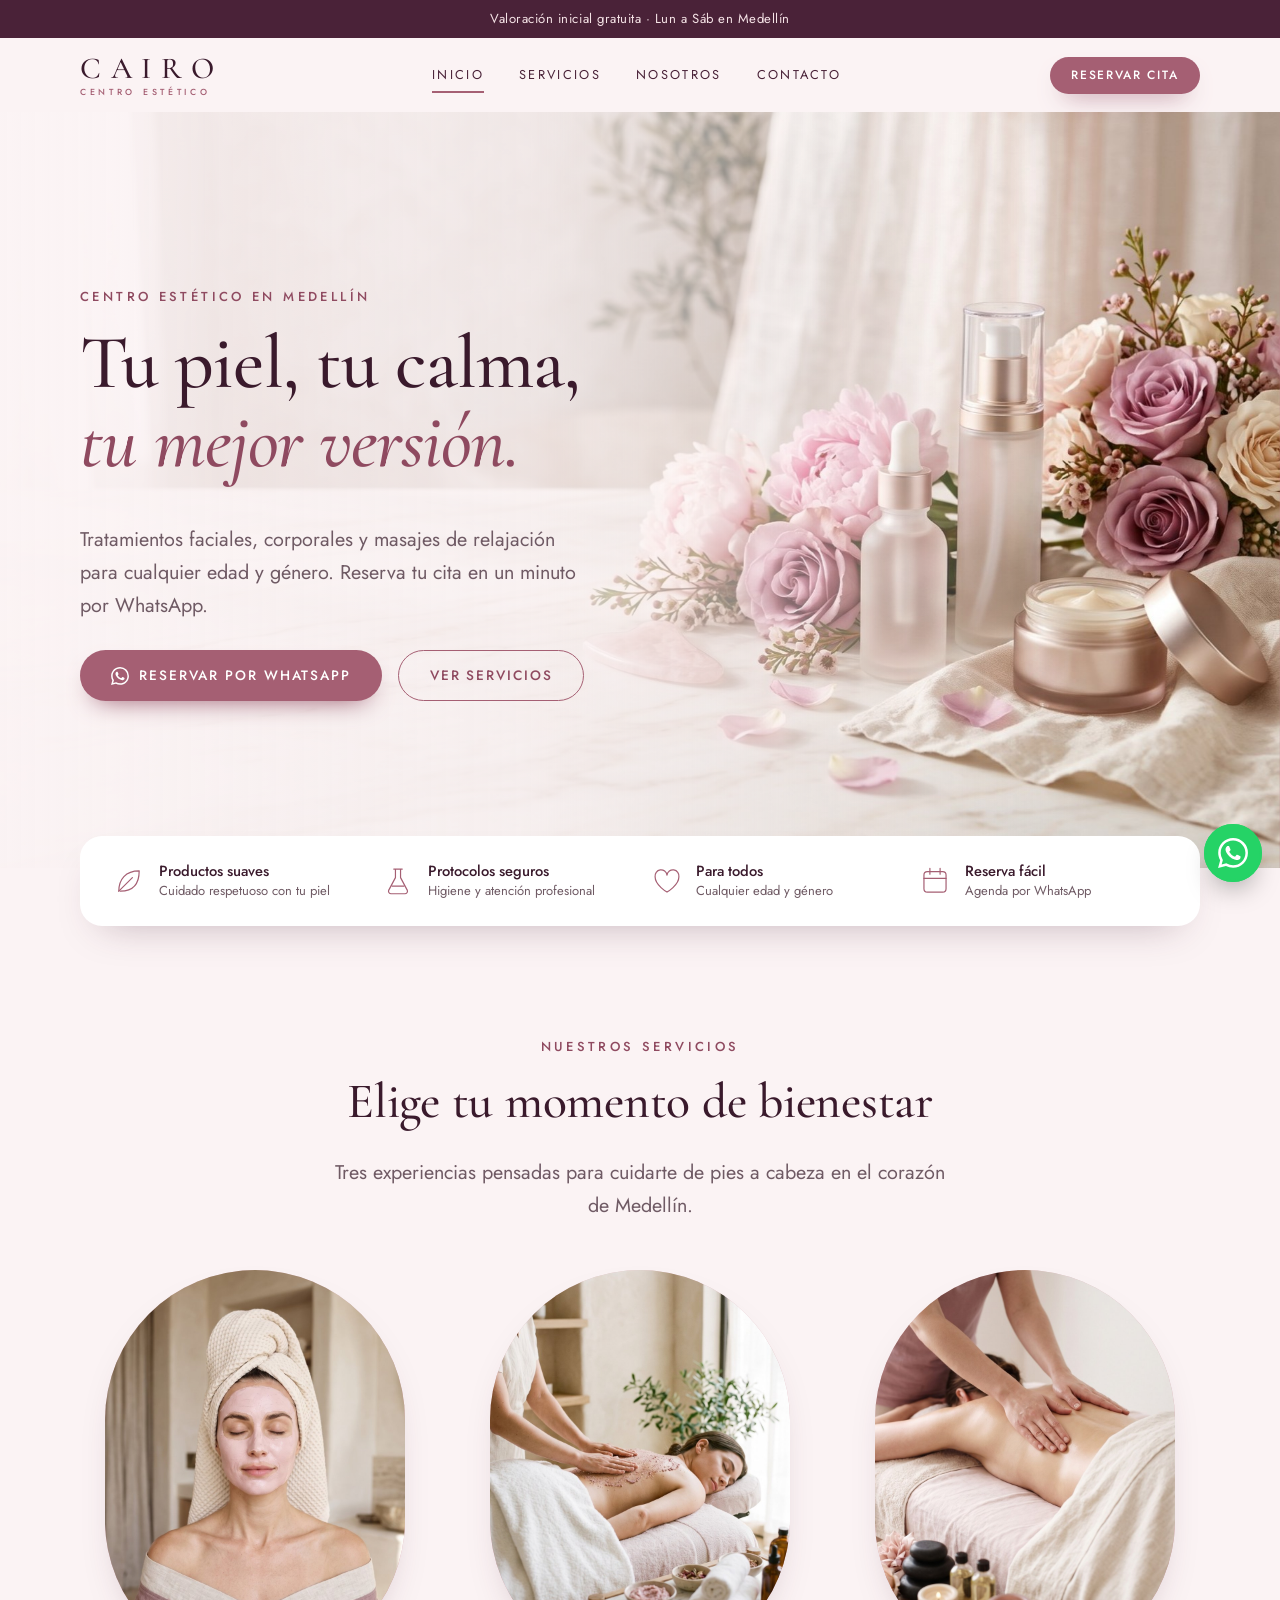
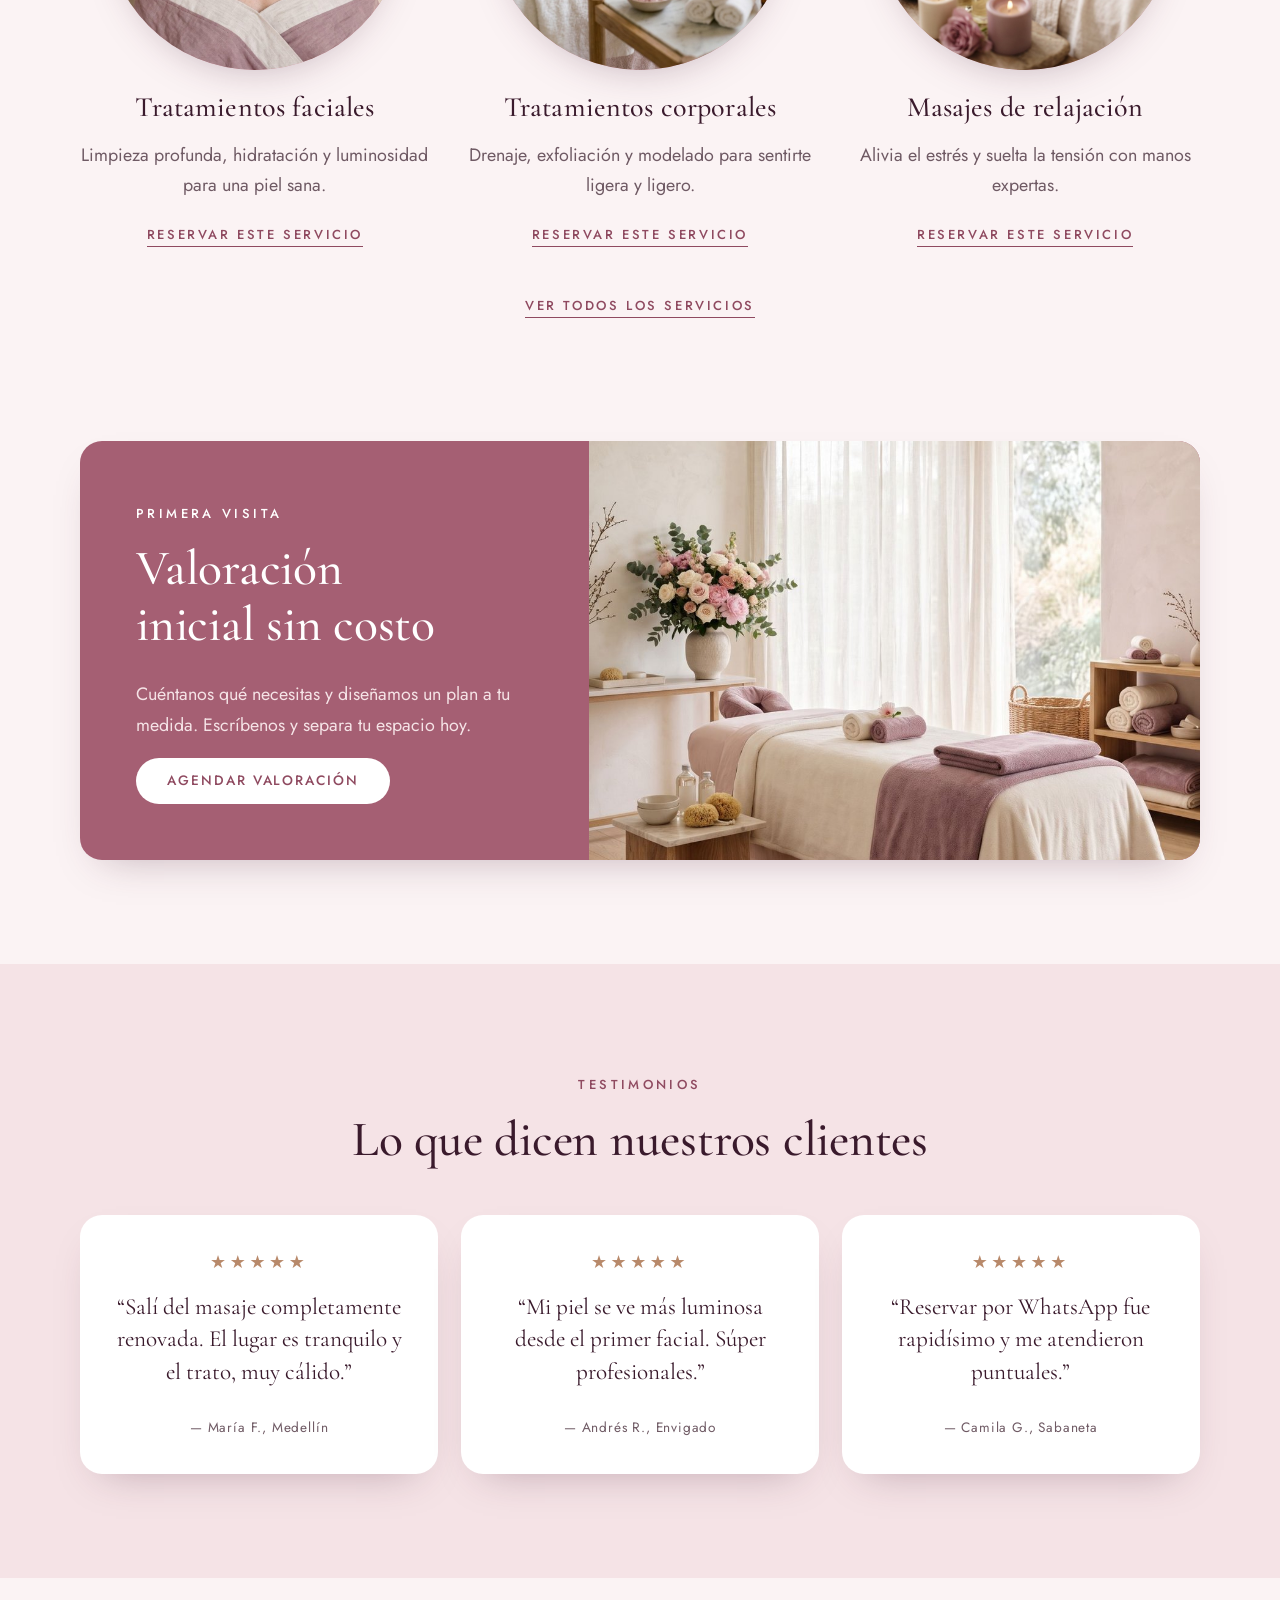
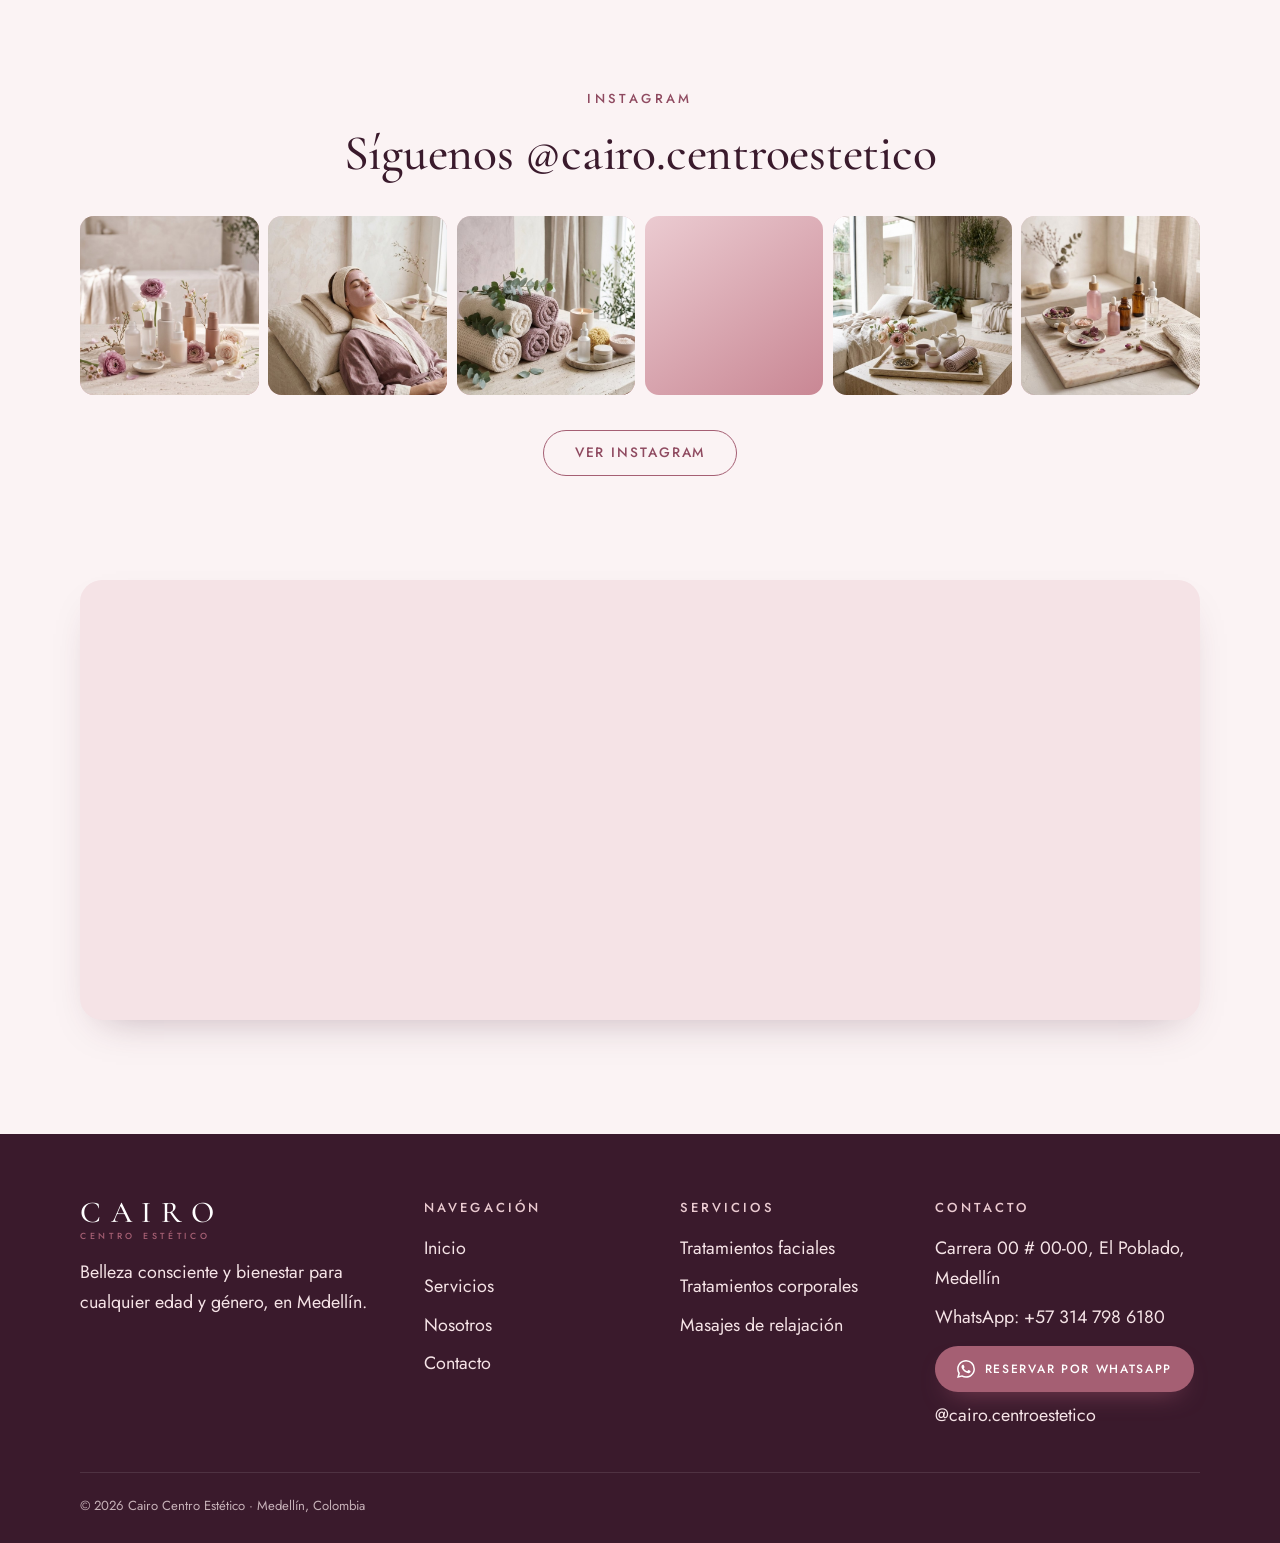
==== commit d80932ce: "Cambiar las referencias restantes de dasa a cairo (Instagram, dominio de ejemplo) Co-Authored-By: Cl" ====
--- a/index.html
+++ b/index.html
@@ -6,14 +6,14 @@
 <title>Cairo Centro Estético en Medellín | Faciales, corporales y masajes</title>
 <meta name="description" content="Centro estético en Medellín: tratamientos faciales, tratamientos corporales y masajes de relajación para todas las edades. Reserva tu cita por WhatsApp.">
 <meta name="robots" content="index,follow">
-<link rel="canonical" href="https://www.dasa-ejemplo.com.co/"><!-- REEMPLAZAR: dominio real -->
+<link rel="canonical" href="https://www.cairo-ejemplo.com.co/"><!-- REEMPLAZAR: dominio real -->
 <meta property="og:type" content="website">
 <meta property="og:locale" content="es_CO">
 <meta property="og:site_name" content="Cairo Centro Estético">
 <meta property="og:title" content="Cairo Centro Estético en Medellín | Faciales, corporales y masajes">
 <meta property="og:description" content="Centro estético en Medellín: tratamientos faciales, tratamientos corporales y masajes de relajación para todas las edades. Reserva tu cita por WhatsApp.">
-<meta property="og:url" content="https://www.dasa-ejemplo.com.co/"><!-- REEMPLAZAR: dominio real -->
-<meta property="og:image" content="https://www.dasa-ejemplo.com.co/images/og-image.jpg"><!-- REEMPLAZAR: imagen 1200x630 -->
+<meta property="og:url" content="https://www.cairo-ejemplo.com.co/"><!-- REEMPLAZAR: dominio real -->
+<meta property="og:image" content="https://www.cairo-ejemplo.com.co/images/og-image.jpg"><!-- REEMPLAZAR: imagen 1200x630 -->
 <meta name="theme-color" content="#a55f73">
 <link rel="icon" href="images/favicon.svg" type="image/svg+xml">
 <link rel="preconnect" href="https://fonts.googleapis.com">
@@ -103,7 +103,13 @@
 .hero-copy{max-width:36rem}
 .hero h1 em{font-style:italic;color:var(--mauve-600)}
 .hero .actions{display:flex;flex-wrap:wrap;gap:1rem;margin-top:1.8rem}
-@media (max-width:759px){.hero::before{background:linear-gradient(180deg,rgba(251,243,244,.92) 0%,rgba(251,243,244,.82) 100%)}}
+/* Móvil: la imagen va arriba, completa y nítida; el texto debajo sobre fondo liso */
+@media (max-width:759px){
+  .hero{display:block;min-height:0;background:var(--rose-50)}
+  .hero-bg{position:relative;inset:auto;z-index:0;display:block;width:100%;height:clamp(240px,62vw,380px);object-position:78% center}
+  .hero::before{inset:auto 0 auto 0;top:calc(clamp(240px,62vw,380px) - 70px);height:70px;z-index:1;background:linear-gradient(180deg,rgba(251,243,244,0) 0%,var(--rose-50) 100%)}
+  .hero .container{position:relative;z-index:2;padding-block:1.6rem 3.5rem}
+}
 .arch{position:relative;border-radius:999px 999px var(--radius) var(--radius);overflow:hidden;aspect-ratio:4/5;background:linear-gradient(155deg,var(--rose-200),var(--mauve-500) 130%);box-shadow:var(--shadow);max-width:460px;margin-inline:auto;width:100%}
 .arch img{position:absolute;inset:0;width:100%;height:100%;object-fit:cover}
 .blob{position:absolute;border-radius:50%;filter:blur(50px);opacity:.55;pointer-events:none;will-change:transform}
@@ -249,14 +255,14 @@
   "@type":"HealthAndBeautyBusiness",
   "name":"Cairo Centro Estético",
   "description":"Centro estético en Medellín: tratamientos faciales, tratamientos corporales y masajes de relajación.",
-  "url":"https://www.dasa-ejemplo.com.co/",
+  "url":"https://www.cairo-ejemplo.com.co/",
   "telephone":"+573147986180",
-  "image":"https://www.dasa-ejemplo.com.co/images/og-image.jpg",
+  "image":"https://www.cairo-ejemplo.com.co/images/og-image.jpg",
   "priceRange":"$$",
   "address":{"@type":"PostalAddress","streetAddress":"Carrera 00 # 00-00","addressLocality":"Medellín","addressRegion":"Antioquia","postalCode":"050021","addressCountry":"CO"},
   "geo":{"@type":"GeoCoordinates","latitude":6.2092,"longitude":-75.5680},
   "openingHoursSpecification":[{"@type":"OpeningHoursSpecification","dayOfWeek":["Monday","Tuesday","Wednesday","Thursday","Friday","Saturday"],"opens":"09:00","closes":"18:00"}],
-  "sameAs":["https://www.instagram.com/dasa.centroestetico"]
+  "sameAs":["https://www.instagram.com/cairo.centroestetico"]
 }
 </script><!-- REEMPLAZAR: todos los datos de este bloque (dirección, coordenadas, horario, URLs) -->
 </head>
@@ -338,11 +344,11 @@
 <section class="section">
   <div class="container center">
     <span class="eyebrow reveal">Instagram</span>
-    <h2 class="reveal">Síguenos @dasa.centroestetico</h2><!-- REEMPLAZAR: usuario de Instagram -->
+    <h2 class="reveal">Síguenos @cairo.centroestetico</h2><!-- REEMPLAZAR: usuario de Instagram -->
     <div class="ig-grid reveal">
-      <a href="https://www.instagram.com/dasa.centroestetico" target="_blank" rel="noopener" aria-label="Ver publicación 1 en Instagram"><img src="images/ig-1.jpg" alt="" loading="lazy" width="400" height="400"></a><a href="https://www.instagram.com/dasa.centroestetico" target="_blank" rel="noopener" aria-label="Ver publicación 2 en Instagram"><img src="images/ig-2.jpg" alt="" loading="lazy" width="400" height="400"></a><a href="https://www.instagram.com/dasa.centroestetico" target="_blank" rel="noopener" aria-label="Ver publicación 3 en Instagram"><img src="images/ig-3.jpg" alt="" loading="lazy" width="400" height="400"></a><a href="https://www.instagram.com/dasa.centroestetico" target="_blank" rel="noopener" aria-label="Ver publicación 4 en Instagram"><img src="images/ig-4.jpg" alt="" loading="lazy" width="400" height="400"></a><a href="https://www.instagram.com/dasa.centroestetico" target="_blank" rel="noopener" aria-label="Ver publicación 5 en Instagram"><img src="images/ig-5.jpg" alt="" loading="lazy" width="400" height="400"></a><a href="https://www.instagram.com/dasa.centroestetico" target="_blank" rel="noopener" aria-label="Ver publicación 6 en Instagram"><img src="images/ig-6.jpg" alt="" loading="lazy" width="400" height="400"></a>
+      <a href="https://www.instagram.com/cairo.centroestetico" target="_blank" rel="noopener" aria-label="Ver publicación 1 en Instagram"><img src="images/ig-1.jpg" alt="" loading="lazy" width="400" height="400"></a><a href="https://www.instagram.com/cairo.centroestetico" target="_blank" rel="noopener" aria-label="Ver publicación 2 en Instagram"><img src="images/ig-2.jpg" alt="" loading="lazy" width="400" height="400"></a><a href="https://www.instagram.com/cairo.centroestetico" target="_blank" rel="noopener" aria-label="Ver publicación 3 en Instagram"><img src="images/ig-3.jpg" alt="" loading="lazy" width="400" height="400"></a><a href="https://www.instagram.com/cairo.centroestetico" target="_blank" rel="noopener" aria-label="Ver publicación 4 en Instagram"><img src="images/ig-4.jpg" alt="" loading="lazy" width="400" height="400"></a><a href="https://www.instagram.com/cairo.centroestetico" target="_blank" rel="noopener" aria-label="Ver publicación 5 en Instagram"><img src="images/ig-5.jpg" alt="" loading="lazy" width="400" height="400"></a><a href="https://www.instagram.com/cairo.centroestetico" target="_blank" rel="noopener" aria-label="Ver publicación 6 en Instagram"><img src="images/ig-6.jpg" alt="" loading="lazy" width="400" height="400"></a>
     </div>
-    <a class="btn btn-ghost reveal" href="https://www.instagram.com/dasa.centroestetico" target="_blank" rel="noopener">Ver Instagram</a>
+    <a class="btn btn-ghost reveal" href="https://www.instagram.com/cairo.centroestetico" target="_blank" rel="noopener">Ver Instagram</a>
   </div>
 </section>
 
@@ -365,7 +371,7 @@
         <li>Carrera 00 # 00-00, El Poblado, Medellín <!-- REEMPLAZAR: dirección --></li>
         <li>WhatsApp: <span data-wa-number>+57 314 798 6180</span></li>
         <li><a class="btn btn-primary" href="https://wa.me/?text=Hola%2C%20vengo%20de%20la%20p%C3%A1gina%20web%20y%20quiero%20reservar%20una%20cita." data-wa="Hola, vengo de la página web y quiero reservar una cita." target="_blank" rel="noopener noreferrer"><svg viewBox="0 0 24 24" aria-hidden="true"><path d="M17.472 14.382c-.297-.149-1.758-.867-2.03-.967-.273-.099-.471-.148-.67.15-.197.297-.767.966-.94 1.164-.173.199-.347.223-.644.075-.297-.15-1.255-.463-2.39-1.475-.883-.788-1.48-1.761-1.653-2.059-.173-.297-.018-.458.13-.606.134-.133.298-.347.446-.52.149-.174.198-.298.298-.497.099-.198.05-.371-.025-.52-.075-.149-.669-1.612-.916-2.207-.242-.579-.487-.5-.669-.51-.173-.008-.371-.01-.57-.01-.198 0-.52.074-.792.372-.272.297-1.04 1.016-1.04 2.479 0 1.462 1.065 2.875 1.213 3.074.149.198 2.096 3.2 5.077 4.487.709.306 1.262.489 1.694.625.712.227 1.36.195 1.871.118.571-.085 1.758-.719 2.006-1.413.248-.694.248-1.289.173-1.413-.074-.124-.272-.198-.57-.347m-5.421 7.403h-.004a9.87 9.87 0 01-5.031-1.378l-.361-.214-3.741.982.998-3.648-.235-.374a9.86 9.86 0 01-1.51-5.26c.001-5.45 4.436-9.884 9.888-9.884 2.64 0 5.122 1.03 6.988 2.898a9.825 9.825 0 012.893 6.994c-.003 5.45-4.437 9.884-9.885 9.884m8.413-18.297A11.815 11.815 0 0012.05 0C5.495 0 .16 5.335.157 11.892c0 2.096.547 4.142 1.588 5.945L.057 24l6.305-1.654a11.882 11.882 0 005.683 1.448h.005c6.554 0 11.89-5.335 11.893-11.893a11.821 11.821 0 00-3.48-8.413z"/></svg> Reservar por WhatsApp</a></li>
-        <li><a href="https://www.instagram.com/dasa.centroestetico" target="_blank" rel="noopener">@dasa.centroestetico</a> <!-- REEMPLAZAR: Instagram --></li></ul></div>
+        <li><a href="https://www.instagram.com/cairo.centroestetico" target="_blank" rel="noopener">@cairo.centroestetico</a> <!-- REEMPLAZAR: Instagram --></li></ul></div>
     </div>
     <div class="copy">© <span id="y">2026</span> Cairo Centro Estético · Medellín, Colombia</div>
   </div>
